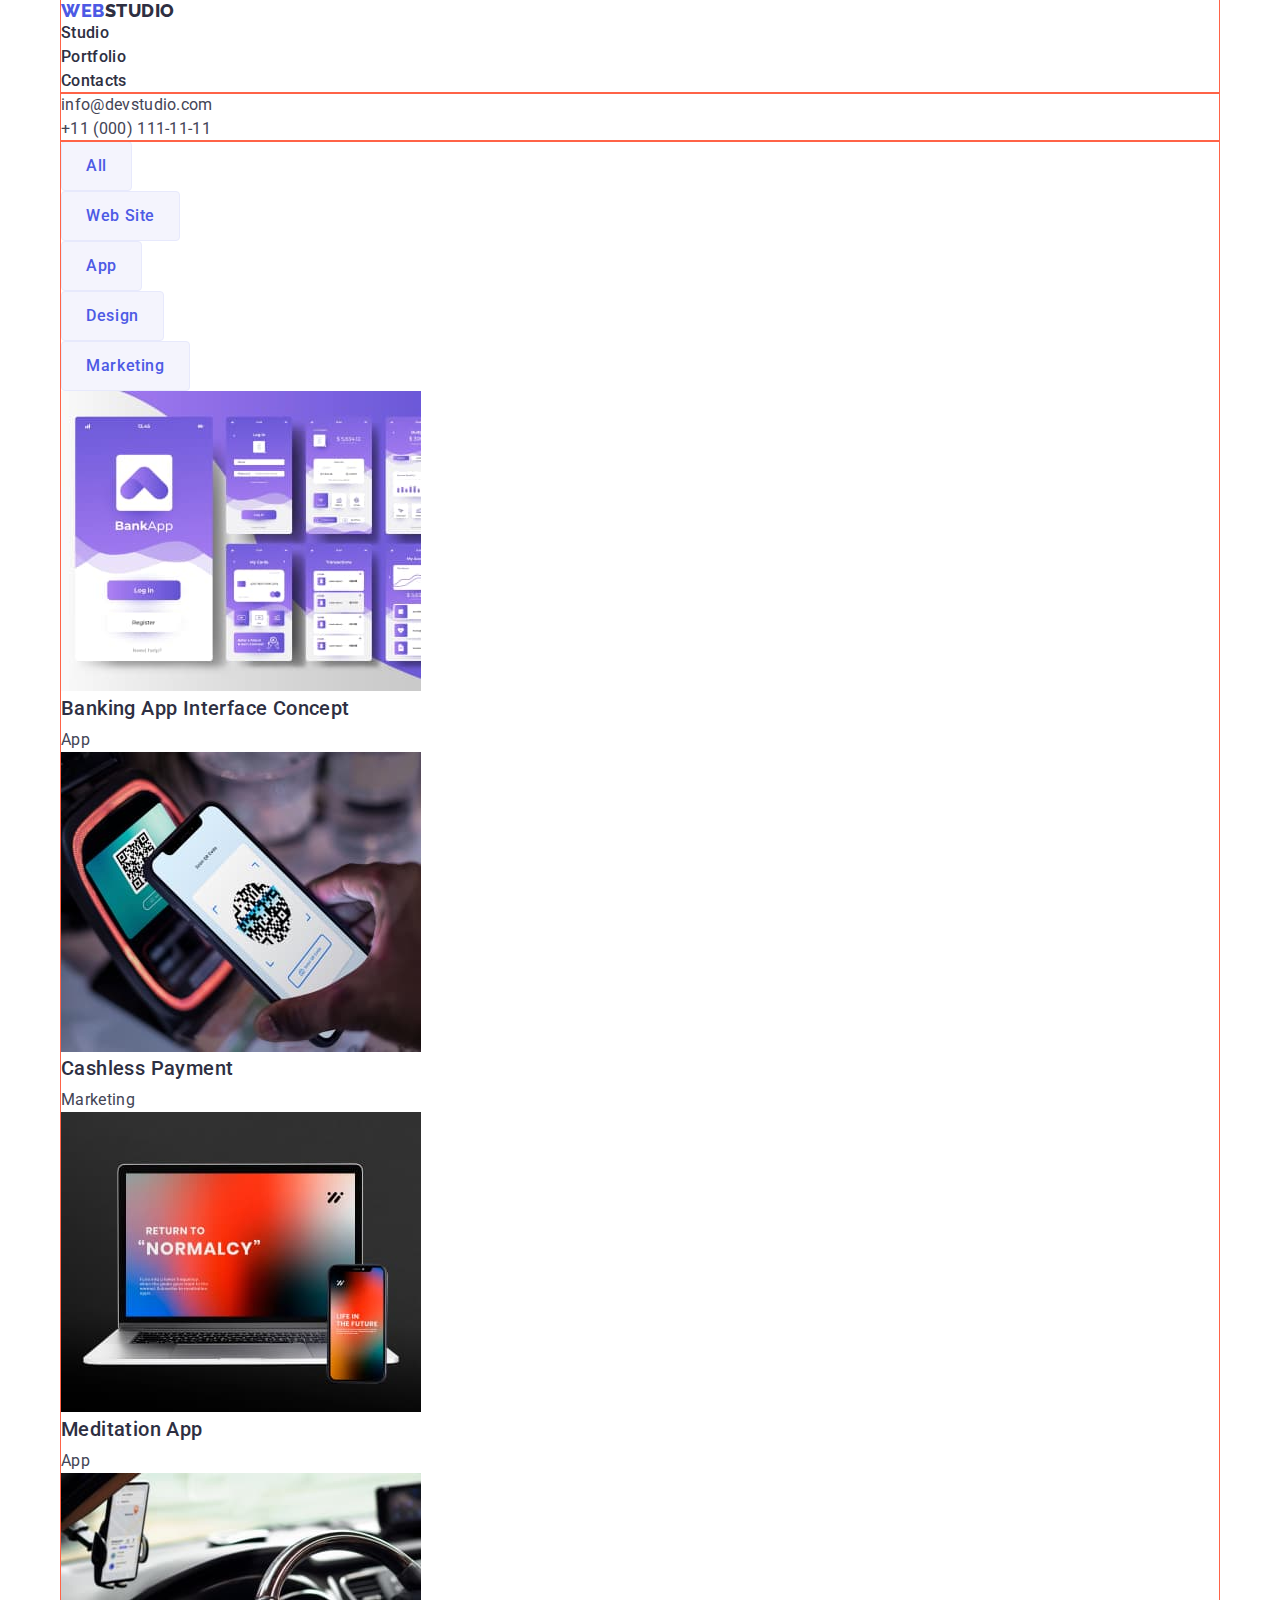
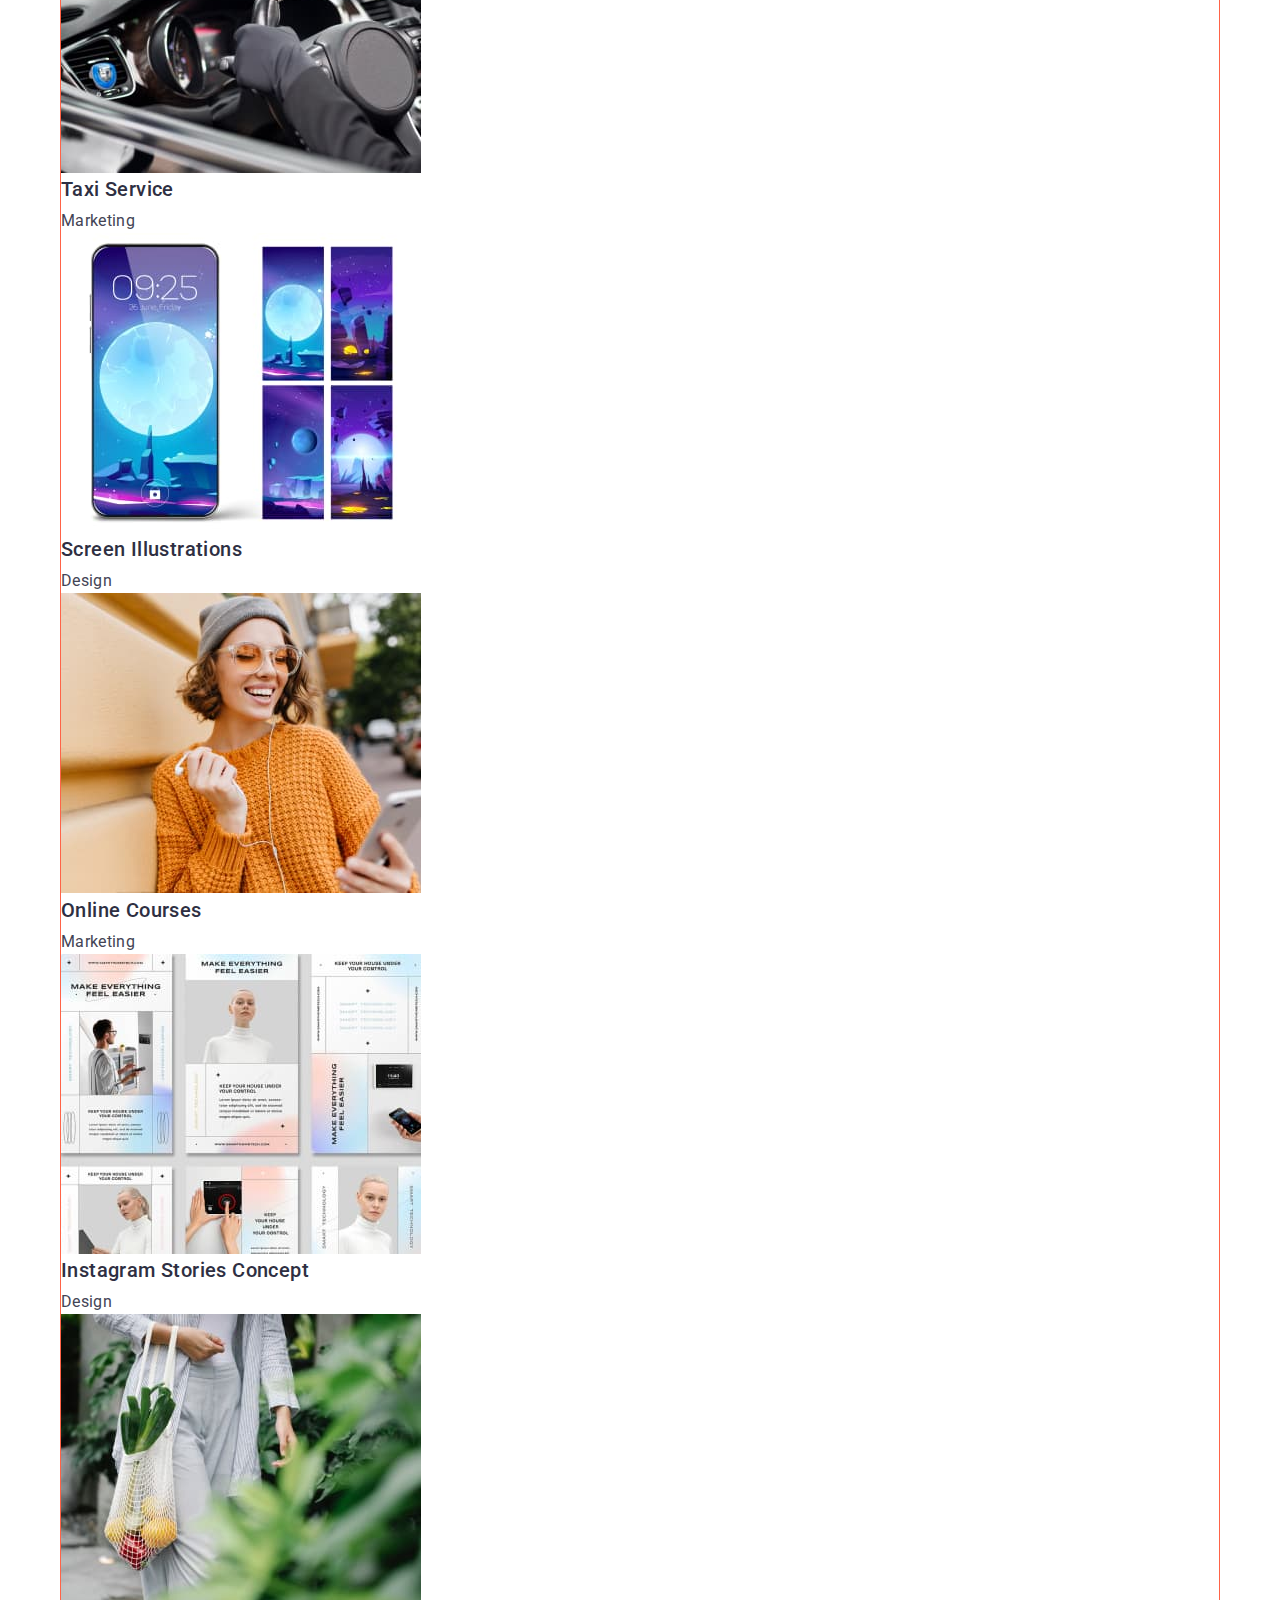
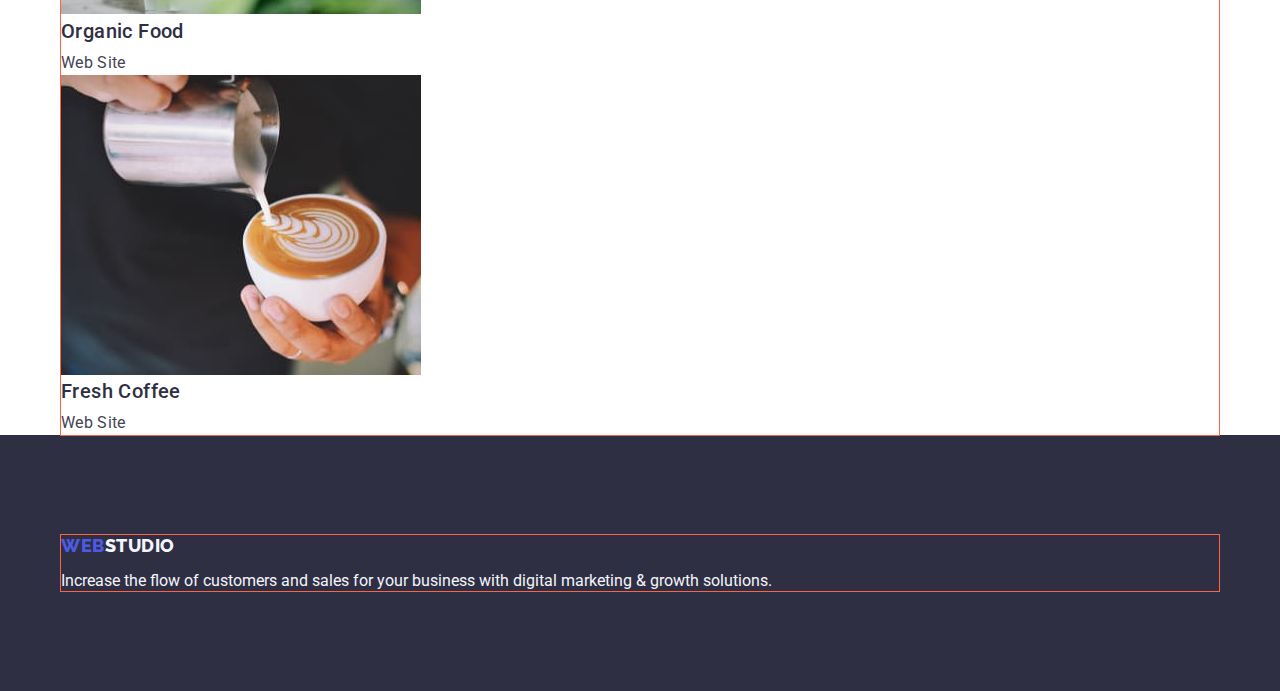
==== portfolio.html @ 1c01a609 "write-block-style" ====
<!DOCTYPE html>
<html lang="en">
  <head>
    <meta charset="UTF-8" />
    <meta http-equiv="X-UA-Compatible" content="IE=edge" />
    <meta name="viewport" content="width=device-width, initial-scale=1.0" />
    <title>Portfolio</title>
    <link rel="preconnect" href="https://fonts.googleapis.com" />
    <link rel="preconnect" href="https://fonts.gstatic.com" crossorigin />
    <link
      href="https://fonts.googleapis.com/css2?family=Raleway:wght@800&family=Roboto:wght@400;500;700;900&display=swap"
      rel="stylesheet"
    />
    <link
      rel="stylesheet"
      href="https://cdnjs.cloudflare.com/ajax/libs/modern-normalize/1.1.0/modern-normalize.min.css"
    />
    <link rel="stylesheet" href="./css/styles.css" />
  </head>
  <body>
    <!-- Хедер -->
    <header>
      <div class="container">
        <nav class="nav">
          <a href="./index.html" class="web-logo link"
            >Web<span class="studio-logo">Studio</span></a
          >
          <ul class="list">
            <li>
              <a href="./index.html" class="nav-link link">Studio</a>
            </li>
            <li>
              <a href="./portfolio.html" class="nav-link link">Portfolio</a>
            </li>
            <li>
              <a href="" class="nav-link link">Contacts</a>
            </li>
          </ul>
        </nav>
      </div>
      <div class="container">
        <address class="contacts">
          <ul class="list">
            <li>
              <a href="mailto:info@devstudio.com" class="contact link"
                >info@devstudio.com</a
              >
            </li>
            <li>
              <a href="tel:+110001111111" class="contact link"
                >+11 (000) 111-11-11</a
              >
            </li>
          </ul>
        </address>
      </div>
    </header>
    <!-- Основний текст сторінки -->
    <main>
      <!--PORTFOLIO-->
      <div class="container">
        <section>
          <h1 hidden>Portfolio</h1>
          <ul class="list">
            <li><button type="button" class="button-portfolio">All</button></li>
            <li>
              <button type="button" class="button-portfolio">Web Site</button>
            </li>
            <li><button type="button" class="button-portfolio">App</button></li>
            <li>
              <button type="button" class="button-portfolio">Design</button>
            </li>
            <li>
              <button type="button" class="button-portfolio">Marketing</button>
            </li>
          </ul>
          <ul class="list">
            <li>
              <a href="" class="link">
                <img
                  src="./images/portfolio/bank-application.jpg"
                  alt="bank-application"
                  width="360"
                  height="300"
                />
                <h2 class="title-features">Banking App Interface Concept</h2>
                <p class="text">App</p></a
              >
            </li>
            <li>
              <a href="" class="link">
                <img
                  src="./images/portfolio/scaner-phone.jpg"
                  alt="scaner-phone"
                  width="360"
                  height="300"
                />
                <h2 class="title-features">Cashless Payment</h2>
                <p class="text">Marketing</p></a
              >
            </li>
            <li>
              <a href="" class="link">
                <img
                  src="./images/portfolio/macbook-and-phone.jpg"
                  alt="macbook-and-phone"
                  width="360"
                  height="300"
                />
                <h2 class="title-features">Meditation App</h2>
                <p class="text">App</p></a
              >
            </li>
            <li>
              <a href="" class="link">
                <img
                  src="./images/portfolio/inside-car.jpg"
                  alt="inside-car"
                  width="360"
                  height="300"
                />
                <h2 class="title-features">Taxi Service</h2>
                <p class="text">Marketing</p></a
              >
            </li>
            <li>
              <a href="" class="link">
                <img
                  src="./images/portfolio/phones-wallpaper.jpg"
                  alt="phones-wallpaper"
                  width="360"
                  height="300"
                />
                <h2 class="title-features">Screen Illustrations</h2>
                <p class="text">Design</p></a
              >
            </li>
            <li>
              <a href="" class="link">
                <img
                  src="./images/portfolio/girl-is-smile.jpg"
                  alt="girl-is-smile"
                  width="360"
                  height="300"
                />
                <h2 class="title-features">Online Courses</h2>
                <p class="text">Marketing</p></a
              >
            </li>
            <li>
              <a href="" class="link">
                <img
                  src="./images/portfolio/colage.jpg"
                  alt="colage"
                  width="360"
                  height="300"
                />
                <h2 class="title-features">Instagram Stories Concept</h2>
                <p class="text">Design</p></a
              >
            </li>
            <li>
              <a href="" class="link">
                <img
                  src="./images/portfolio/woman-witth-food.jpg"
                  alt="woman-witth-food"
                  width="360"
                  height="300"
                />
                <h2 class="title-features">Organic Food</h2>
                <p class="text">Web Site</p></a
              >
            </li>
            <li>
              <a href="" class="link">
                <img
                  src="./images/portfolio/cappuchino.jpg"
                  alt="cappuchino"
                  width="360"
                  height="300"
                />
                <h2 class="title-features">Fresh Coffee</h2>
                <p class="text">Web Site</p></a
              >
            </li>
          </ul>
        </section>
      </div>
    </main>
    <!-- Футер -->
    <footer class="footer-element">
      <div class="container">
        <a href="./index.html" class="web-logo link"
          >Web<span class="studio-logo footer-logo">Studio</span></a
        >
        <p class="text-footer">
          Increase the flow of customers and sales for your business with
          digital marketing & growth solutions.
        </p>
      </div>
    </footer>
  </body>
</html>
---- css/styles.css ----
:root {
  --primary-bg-color: #ffffff;

  --main-text-color: #434455;

  --dark-accent: #2e2f42;

  --light-accent: #f4f4fd;

  --accent-color: #4d5ae5;

  --hover-focus-color: #404bbf;

  --button-border: #e7e9fc;
}

/* ==========BODY========== */

body {
  font-family: 'Roboto', sans-serif;
  background-color: var(--primary-bg-color);
  color: var(--main-text-color);
}

.container {
  margin-left: auto;
  margin-right: auto;
  width: 1158px;
  outline: 1px solid tomato;
}
/* Specification */

.list {
  list-style-type: none;
  font-style: normal;
  padding: 0;
  margin: 0;
}
h1,
h2,
h3,
p,
ul {
  margin-top: 0;
  margin-bottom: 0;
}

.link {
  text-decoration: none;
}

/* ----------HEADER---------- */

/*  LOGO  */

.web-logo {
  color: var(--accent-color);
  font-family: 'Raleway', sans-serif;
  font-weight: 800;
  font-size: 18px;
  line-height: 1.17;
  letter-spacing: 0.03em;
  text-transform: uppercase;
}
.studio-logo {
  color: var(--dark-accent);
  font-family: 'Raleway', sans-serif;
  font-weight: 800;
  font-size: 18px;
  line-height: 1.17;
  letter-spacing: 0.03em;
  text-transform: uppercase;
}

/* NAVIGATION */

.nav-link {
  color: var(--dark-accent);
  font-family: 'Roboto', sans-serif;
  font-weight: 500;
  font-size: 16px;
  line-height: 1.5;
  letter-spacing: 0.02em;
}
.nav-link:hover,
.nav-link:focus {
  color: var(--hover-focus-color);
}

/* ADDRESS */

address {
  font-style: normal;
}
.contact {
  color: var(--main-text-color);
  font-weight: 400;
  font-size: 16px;
  line-height: 1.5;
  letter-spacing: 0.02em;
}
.contact:hover,
.contact:focus {
  color: var(--hover-focus-color);
}

/* ----------MAIN PAGE---------- */

/* SECTION 1 - HERO */

.hero {
  background-color: var(--dark-accent);
  text-align: center;
}
.hero-title {
  margin-bottom: 48px;
  color: var(--primary-bg-color);
  font-weight: 700;
  font-size: 56px;
  line-height: 1.07;
  letter-spacing: 0.02em;
}

/* BUTTON HERO */

.button-hero {
  display: inline-block;
  color: var(--primary-bg-color);
  background-color: var(--accent-color);
  font-family: 'Roboto', sans-serif;
  font-weight: 500;
  font-size: 16px;
  line-height: 1.5;
  letter-spacing: 0.04em;
  border: 0;
  border-radius: 4px;
  padding: 16px 32px;
  text-align: center;
}
.button-hero:hover,
.button-hero:focus {
  background-color: var(--hover-focus-color);
  cursor: pointer;
}

/* SECTION 2 - FEATURES */
.features {
  margin-top: 120px;
  margin-bottom: 120px;
}
.title-features {
  margin-bottom: 8px;
  color: var(--dark-accent);
  font-weight: 500;
  font-size: 20px;
  line-height: 1.2;
  letter-spacing: 0.02em;
}
.text {
  color: var(--main-text-color);
  font-weight: 400;
  font-size: 16px;
  line-height: 1.5;
  letter-spacing: 0.02em;
}

/* SECTION 3 */

.galery {
  margin-bottom: 120px;
}
.title {
  margin-bottom: 72px;
  color: var(--dark-accent);
  font-weight: 700;
  font-size: 36px;
  line-height: 1.11;
  text-align: center;
  letter-spacing: 0.02em;
  text-transform: capitalize;
}

/* SECTION 4 */

.cards {
  background-color: var(--light-accent);
  padding-top: 120px;
  padding-bottom: 120px;
}
.card {
  background-color: var(--primary-bg-color);
}

/* ==========FOOTER========== */

.footer-element {
  background-color: var(--dark-accent);
  color: var(--light-accent);
  padding-top: 100px;
  padding-bottom: 100px;
}
.footer-logo {
  color: var(--light-accent);
  text-transform: uppercase;
}
.text-footer {
  margin-top: 16px;
}

/* ==========PORTFOLIO========== */

.button-portfolio {
  display: inline-block;
  color: var(--accent-color);
  background-color: var(--light-accent);
  font-family: 'Roboto', sans-serif;
  font-weight: 500;
  font-size: 16px;
  line-height: 1.5;
  letter-spacing: 0.04em;
  border: 1px solid var(--button-border);
  border-radius: 4px;
  padding: 12px 24px;
}
.button-portfolio:hover,
.button-portfolio:focus {
  color: var(--primary-bg-color);
  background-color: var(--hover-focus-color);
  cursor: pointer;
}
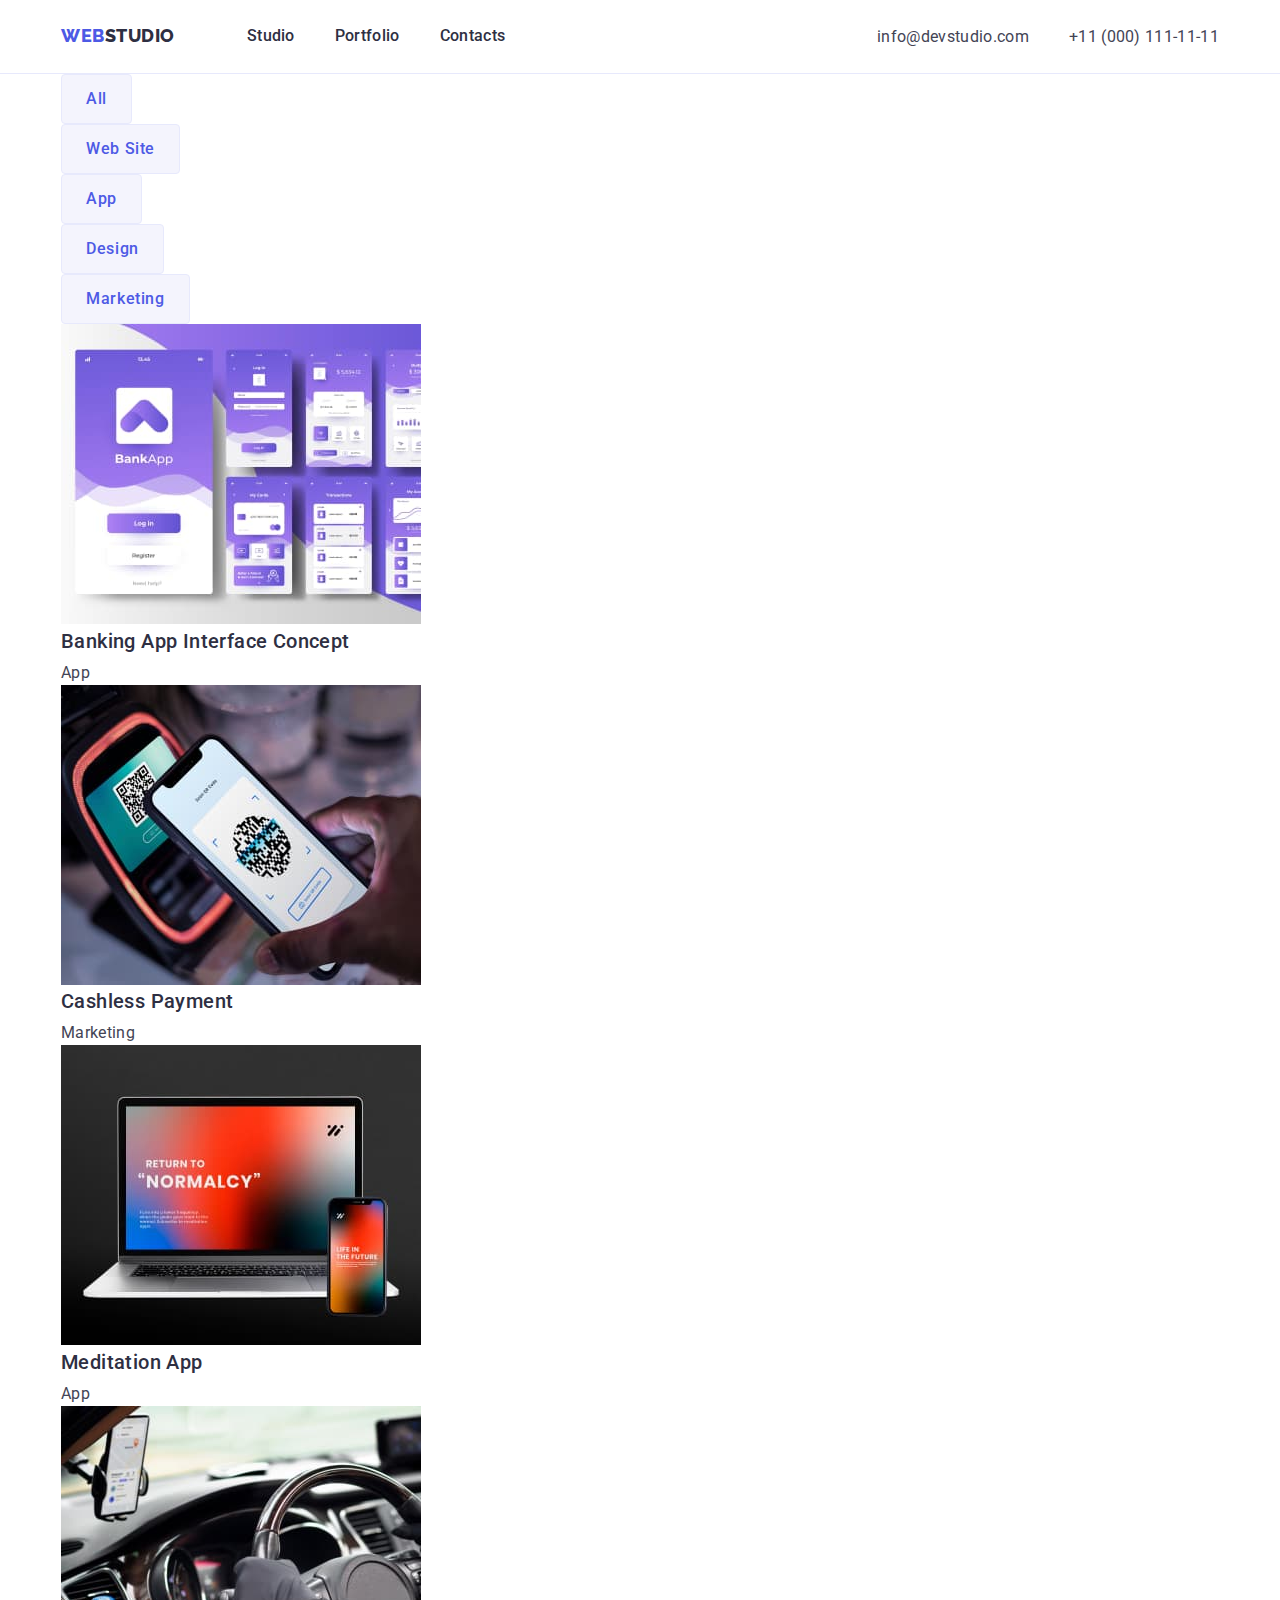
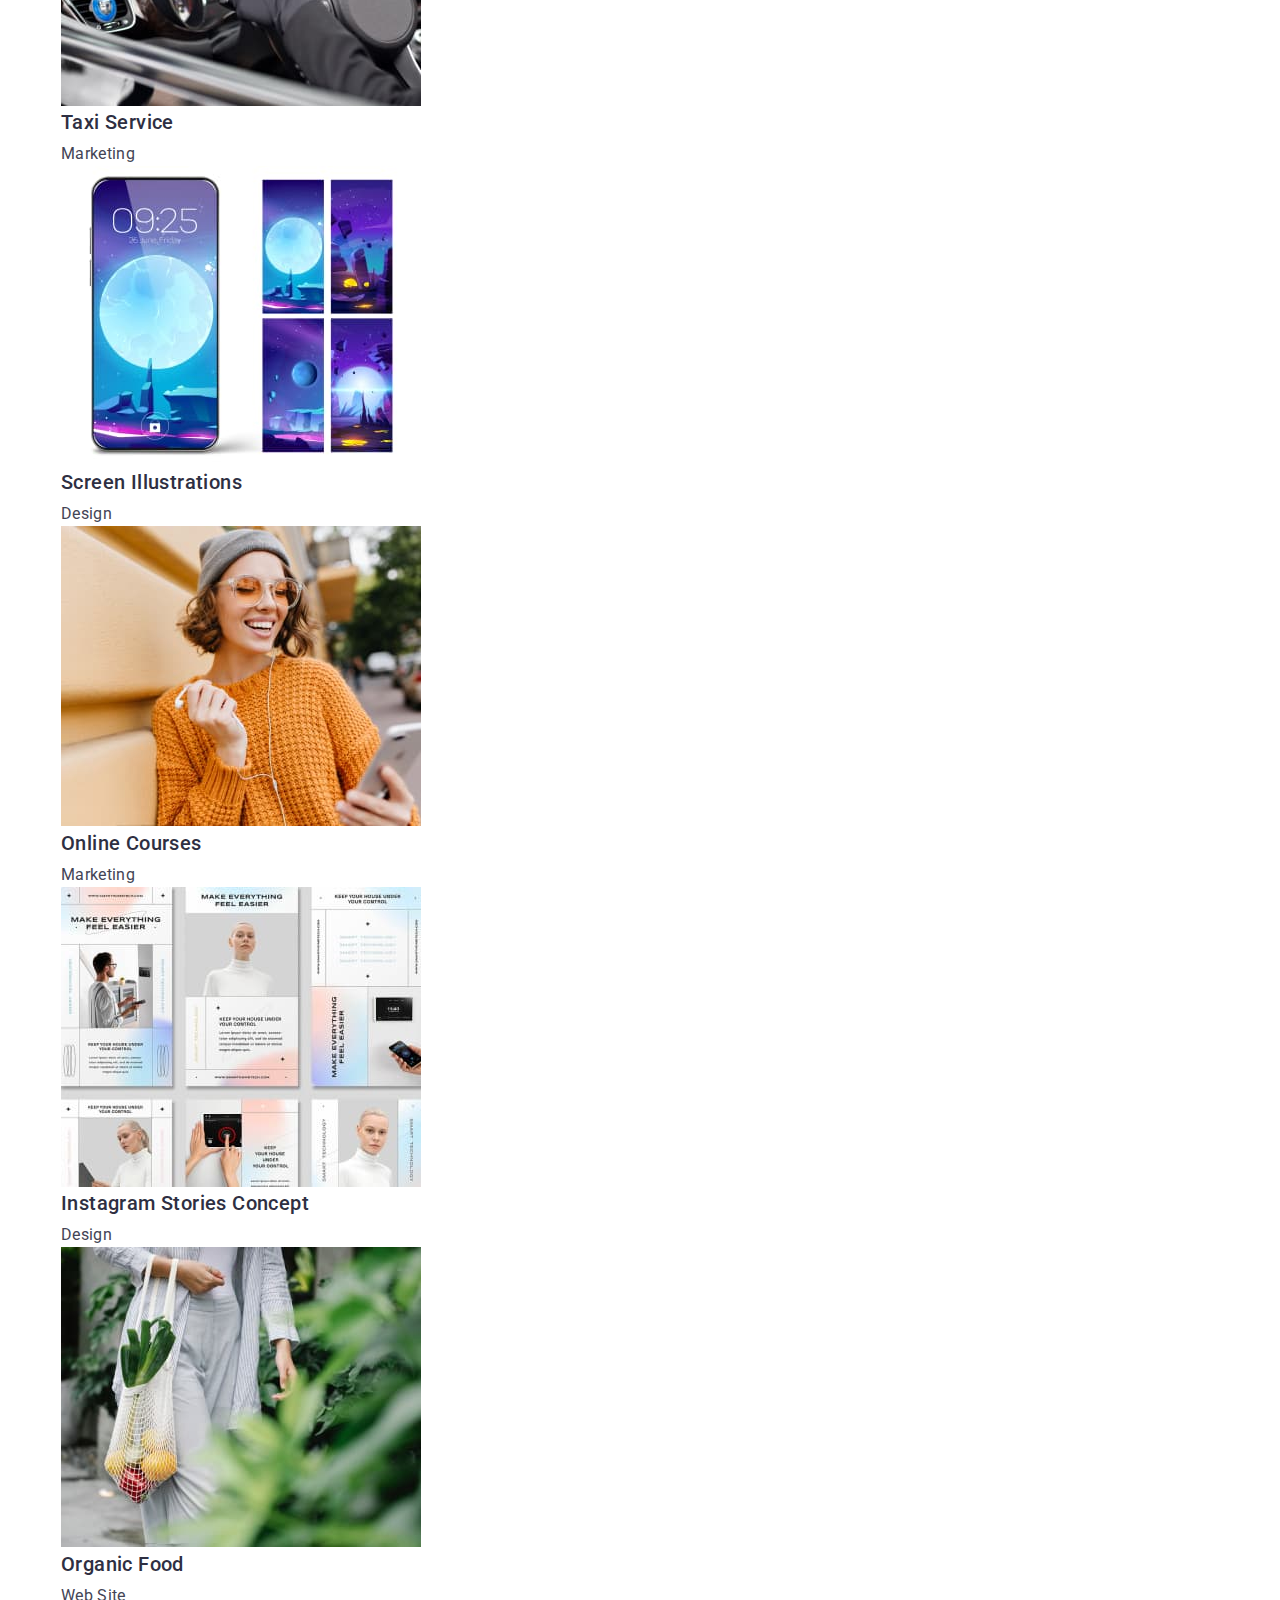
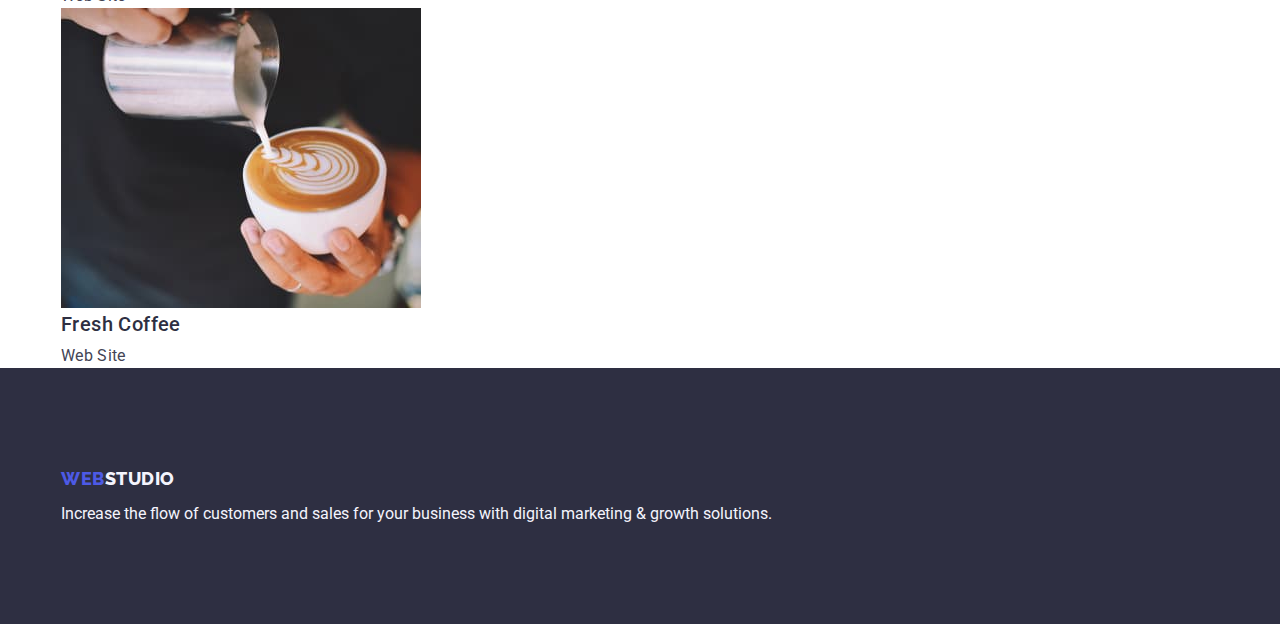
==== commit 229510b2: "flex-header" ====
--- a/portfolio.html
+++ b/portfolio.html
@@ -19,34 +19,32 @@
   </head>
   <body>
     <!-- Хедер -->
-    <header>
-      <div class="container">
+    <header class="header">
+      <div class="container header-container">
         <nav class="nav">
           <a href="./index.html" class="web-logo link"
             >Web<span class="studio-logo">Studio</span></a
           >
-          <ul class="list">
-            <li>
+          <ul class="list nav-list">
+            <li class="item">
               <a href="./index.html" class="nav-link link">Studio</a>
             </li>
-            <li>
+            <li class="item">
               <a href="./portfolio.html" class="nav-link link">Portfolio</a>
             </li>
-            <li>
+            <li class="item">
               <a href="" class="nav-link link">Contacts</a>
             </li>
           </ul>
         </nav>
-      </div>
-      <div class="container">
         <address class="contacts">
-          <ul class="list">
-            <li>
+          <ul class="list contact-list">
+            <li class="item">
               <a href="mailto:info@devstudio.com" class="contact link"
                 >info@devstudio.com</a
               >
             </li>
-            <li>
+            <li class="item">
               <a href="tel:+110001111111" class="contact link"
                 >+11 (000) 111-11-11</a
               >
--- a/css/styles.css
+++ b/css/styles.css
@@ -21,12 +21,15 @@
   background-color: var(--primary-bg-color);
   color: var(--main-text-color);
 }
-
+/* CONTAINER */
 .container {
   margin-left: auto;
   margin-right: auto;
   width: 1158px;
-  outline: 1px solid tomato;
+  /* outline: 1px solid tomato; */
+}
+.nav-container {
+  border-bottom: 1px solid var(--button-border);
 }
 /* Specification */
 
@@ -39,6 +42,9 @@
 h1,
 h2,
 h3,
+h4,
+h5,
+h6,
 p,
 ul {
   margin-top: 0;
@@ -51,9 +57,24 @@
 
 /* ----------HEADER---------- */
 
+.header {
+  border-bottom: 1px solid var(--button-border);
+}
+.header-container {
+  display: flex;
+  align-items: baseline;
+  justify-content: space-between;
+}
+
+.nav {
+  display: flex;
+  justify-content: space-between;
+  align-items: center;
+}
 /*  LOGO  */
 
 .web-logo {
+  margin-right: 72px;
   color: var(--accent-color);
   font-family: 'Raleway', sans-serif;
   font-weight: 800;
@@ -75,24 +96,41 @@
 /* NAVIGATION */
 
 .nav-link {
-  color: var(--dark-accent);
-  font-family: 'Roboto', sans-serif;
-  font-weight: 500;
-  font-size: 16px;
-  line-height: 1.5;
-  letter-spacing: 0.02em;
+  display: block;
+  padding-top: 24px;
+  padding-bottom: 24px;
+
+  color: var(--dark-accent);
+  font-family: 'Roboto', sans-serif;
+  font-weight: 500;
+  font-size: 16px;
+  line-height: 1.5;
+  letter-spacing: 0.02em;
+
+  /* outline: 1px solid orangered; */
 }
 .nav-link:hover,
 .nav-link:focus {
   color: var(--hover-focus-color);
 }
 
+.nav-list {
+  display: flex;
+}
+.nav-list .item + .item {
+  margin-left: 40px;
+}
+
 /* ADDRESS */
 
 address {
   font-style: normal;
 }
 .contact {
+  display: block;
+  padding-top: 24px;
+  padding-bottom: 24px;
+
   color: var(--main-text-color);
   font-weight: 400;
   font-size: 16px;
@@ -102,6 +140,13 @@
 .contact:hover,
 .contact:focus {
   color: var(--hover-focus-color);
+}
+
+.contact-list {
+  display: flex;
+}
+.contact-list .item + .item {
+  margin-left: 40px;
 }
 
 /* ----------MAIN PAGE---------- */
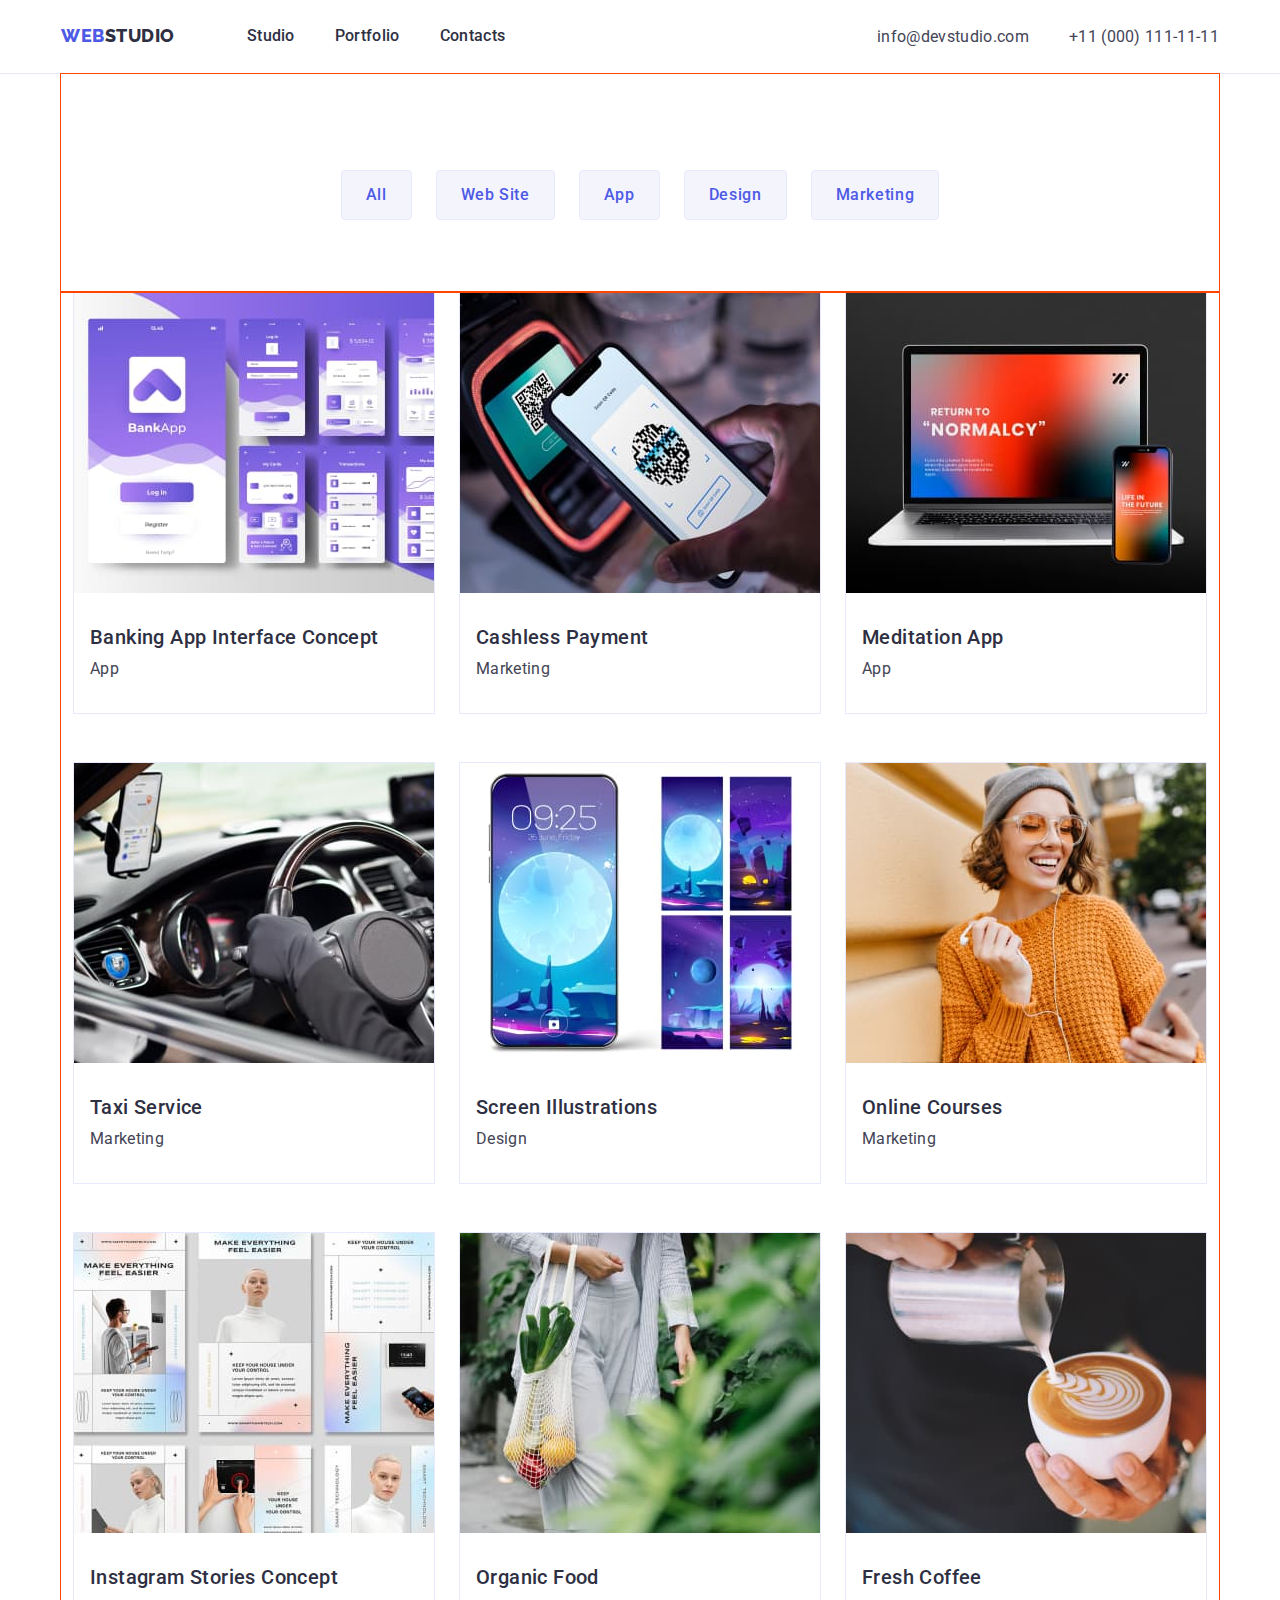
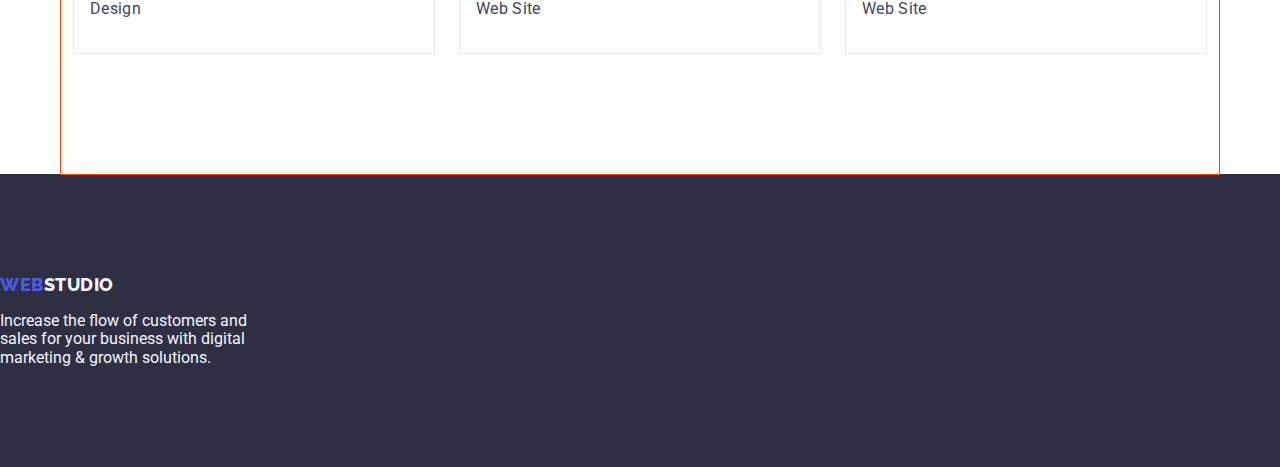
==== commit 8ebc498c: "flex-portfolio" ====
--- a/portfolio.html
+++ b/portfolio.html
@@ -53,27 +53,40 @@
         </address>
       </div>
     </header>
+
     <!-- Основний текст сторінки -->
+
     <main>
       <!--PORTFOLIO-->
+
       <div class="container">
+        <!-- PORTFOLIO BUTTONS -->
+
         <section>
           <h1 hidden>Portfolio</h1>
-          <ul class="list">
-            <li><button type="button" class="button-portfolio">All</button></li>
-            <li>
+          <ul class="list button-list">
+            <li class="button-item">
+              <button type="button" class="button-portfolio">All</button>
+            </li>
+            <li class="button-item">
               <button type="button" class="button-portfolio">Web Site</button>
             </li>
-            <li><button type="button" class="button-portfolio">App</button></li>
-            <li>
+            <li class="button-item">
+              <button type="button" class="button-portfolio">App</button>
+            </li>
+            <li class="button-item">
               <button type="button" class="button-portfolio">Design</button>
             </li>
-            <li>
+            <li class="button-item">
               <button type="button" class="button-portfolio">Marketing</button>
             </li>
           </ul>
-          <ul class="list">
-            <li>
+        </section>
+
+        <!-- PORTFOLIO ELEMENTS -->
+        <section>
+          <ul class="list portfolio-list">
+            <li class="portfolio-item">
               <a href="" class="link">
                 <img
                   src="./images/portfolio/bank-application.jpg"
@@ -81,11 +94,13 @@
                   width="360"
                   height="300"
                 />
-                <h2 class="title-features">Banking App Interface Concept</h2>
-                <p class="text">App</p></a
-              >
-            </li>
-            <li>
+                <div class="portfolio-descruption">
+                  <h2 class="title-features">Banking App Interface Concept</h2>
+                  <p class="text">App</p>
+                </div>
+              </a>
+            </li>
+            <li class="portfolio-item">
               <a href="" class="link">
                 <img
                   src="./images/portfolio/scaner-phone.jpg"
@@ -93,11 +108,13 @@
                   width="360"
                   height="300"
                 />
-                <h2 class="title-features">Cashless Payment</h2>
-                <p class="text">Marketing</p></a
-              >
-            </li>
-            <li>
+                <div class="portfolio-descruption">
+                  <h2 class="title-features">Cashless Payment</h2>
+                  <p class="text">Marketing</p>
+                </div>
+              </a>
+            </li>
+            <li class="portfolio-item">
               <a href="" class="link">
                 <img
                   src="./images/portfolio/macbook-and-phone.jpg"
@@ -105,11 +122,13 @@
                   width="360"
                   height="300"
                 />
-                <h2 class="title-features">Meditation App</h2>
-                <p class="text">App</p></a
-              >
-            </li>
-            <li>
+                <div class="portfolio-descruption">
+                  <h2 class="title-features">Meditation App</h2>
+                  <p class="text">App</p>
+                </div>
+              </a>
+            </li>
+            <li class="portfolio-item">
               <a href="" class="link">
                 <img
                   src="./images/portfolio/inside-car.jpg"
@@ -117,11 +136,13 @@
                   width="360"
                   height="300"
                 />
-                <h2 class="title-features">Taxi Service</h2>
-                <p class="text">Marketing</p></a
-              >
-            </li>
-            <li>
+                <div class="portfolio-descruption">
+                  <h2 class="title-features">Taxi Service</h2>
+                  <p class="text">Marketing</p>
+                </div>
+              </a>
+            </li>
+            <li class="portfolio-item">
               <a href="" class="link">
                 <img
                   src="./images/portfolio/phones-wallpaper.jpg"
@@ -129,11 +150,13 @@
                   width="360"
                   height="300"
                 />
-                <h2 class="title-features">Screen Illustrations</h2>
-                <p class="text">Design</p></a
-              >
-            </li>
-            <li>
+                <div class="portfolio-descruption">
+                  <h2 class="title-features">Screen Illustrations</h2>
+                  <p class="text">Design</p>
+                </div>
+              </a>
+            </li>
+            <li class="portfolio-item">
               <a href="" class="link">
                 <img
                   src="./images/portfolio/girl-is-smile.jpg"
@@ -141,11 +164,13 @@
                   width="360"
                   height="300"
                 />
-                <h2 class="title-features">Online Courses</h2>
-                <p class="text">Marketing</p></a
-              >
-            </li>
-            <li>
+                <div class="portfolio-descruption">
+                  <h2 class="title-features">Online Courses</h2>
+                  <p class="text">Marketing</p>
+                </div>
+              </a>
+            </li>
+            <li class="portfolio-item">
               <a href="" class="link">
                 <img
                   src="./images/portfolio/colage.jpg"
@@ -153,11 +178,13 @@
                   width="360"
                   height="300"
                 />
-                <h2 class="title-features">Instagram Stories Concept</h2>
-                <p class="text">Design</p></a
-              >
-            </li>
-            <li>
+                <div class="portfolio-descruption">
+                  <h2 class="title-features">Instagram Stories Concept</h2>
+                  <p class="text">Design</p>
+                </div>
+              </a>
+            </li>
+            <li class="portfolio-item">
               <a href="" class="link">
                 <img
                   src="./images/portfolio/woman-witth-food.jpg"
@@ -165,11 +192,13 @@
                   width="360"
                   height="300"
                 />
-                <h2 class="title-features">Organic Food</h2>
-                <p class="text">Web Site</p></a
-              >
-            </li>
-            <li>
+                <div class="portfolio-descruption">
+                  <h2 class="title-features">Organic Food</h2>
+                  <p class="text">Web Site</p>
+                </div>
+              </a>
+            </li>
+            <li class="portfolio-item">
               <a href="" class="link">
                 <img
                   src="./images/portfolio/cappuchino.jpg"
@@ -177,17 +206,21 @@
                   width="360"
                   height="300"
                 />
-                <h2 class="title-features">Fresh Coffee</h2>
-                <p class="text">Web Site</p></a
-              >
+                <div class="portfolio-descruption">
+                  <h2 class="title-features">Fresh Coffee</h2>
+                  <p class="text">Web Site</p>
+                </div>
+              </a>
             </li>
           </ul>
         </section>
       </div>
     </main>
+
     <!-- Футер -->
+
     <footer class="footer-element">
-      <div class="container">
+      <div class="container footer-block">
         <a href="./index.html" class="web-logo link"
           >Web<span class="studio-logo footer-logo">Studio</span></a
         >
--- a/css/styles.css
+++ b/css/styles.css
@@ -12,6 +12,10 @@
   --hover-focus-color: #404bbf;
 
   --button-border: #e7e9fc;
+}
+
+section {
+  outline: 1px solid orangered;
 }
 
 /* ==========BODY========== */
@@ -39,6 +43,7 @@
   padding: 0;
   margin: 0;
 }
+
 h1,
 h2,
 h3,
@@ -55,6 +60,10 @@
   text-decoration: none;
 }
 
+img {
+  display: block;
+}
+
 /* ----------HEADER---------- */
 
 .header {
@@ -190,8 +199,12 @@
 
 /* SECTION 2 - FEATURES */
 .features {
-  margin-top: 120px;
-  margin-bottom: 120px;
+  padding-top: 120px;
+  padding-bottom: 120px;
+}
+.features-list {
+  display: flex;
+  gap: 24px;
 }
 .title-features {
   margin-bottom: 8px;
@@ -209,10 +222,14 @@
   letter-spacing: 0.02em;
 }
 
-/* SECTION 3 */
+/* SECTION 3 WHAT WE ARE DOING */
 
 .galery {
-  margin-bottom: 120px;
+  padding-bottom: 120px;
+}
+.galery-list {
+  display: flex;
+  gap: 24px;
 }
 .title {
   margin-bottom: 72px;
@@ -233,7 +250,24 @@
   padding-bottom: 120px;
 }
 .card {
+  display: block;
   background-color: var(--primary-bg-color);
+  box-shadow: 0px 1px 6px rgba(46, 47, 66, 0.08),
+    0px 1px 1px rgba(46, 47, 66, 0.16), 0px 2px 1px rgba(46, 47, 66, 0.08);
+  border-radius: 0px 0px 4px 4px;
+}
+.descruption-card {
+  display: flex;
+  display: block;
+  text-align: center;
+  padding: 32px 16px;
+}
+.card-list {
+  display: flex;
+  gap: 24px;
+}
+.card {
+  width: calc((100%-72px) / 4);
 }
 
 /* ==========FOOTER========== */
@@ -250,6 +284,10 @@
 }
 .text-footer {
   margin-top: 16px;
+}
+.footer-block {
+  max-width: 264px;
+  margin-left: 0;
 }
 
 /* ==========PORTFOLIO========== */
@@ -273,3 +311,30 @@
   background-color: var(--hover-focus-color);
   cursor: pointer;
 }
+
+.button-list {
+  display: flex;
+  gap: 24px;
+  padding-top: 96px;
+  padding-bottom: 72px;
+  justify-content: center;
+}
+
+.portfolio-list {
+  display: flex;
+  flex-wrap: wrap;
+  row-gap: 48px;
+  column-gap: 24px;
+  padding-bottom: 120px;
+  justify-content: center;
+}
+.portfolio-item {
+  border: 1px solid var(--button-border);
+  /* flex-basis: calc((100%-48) / 3); */
+}
+.portfolio-descruption {
+  padding-top: 32px;
+  padding-right: 16px;
+  padding-bottom: 32px;
+  padding-left: 16px;
+}
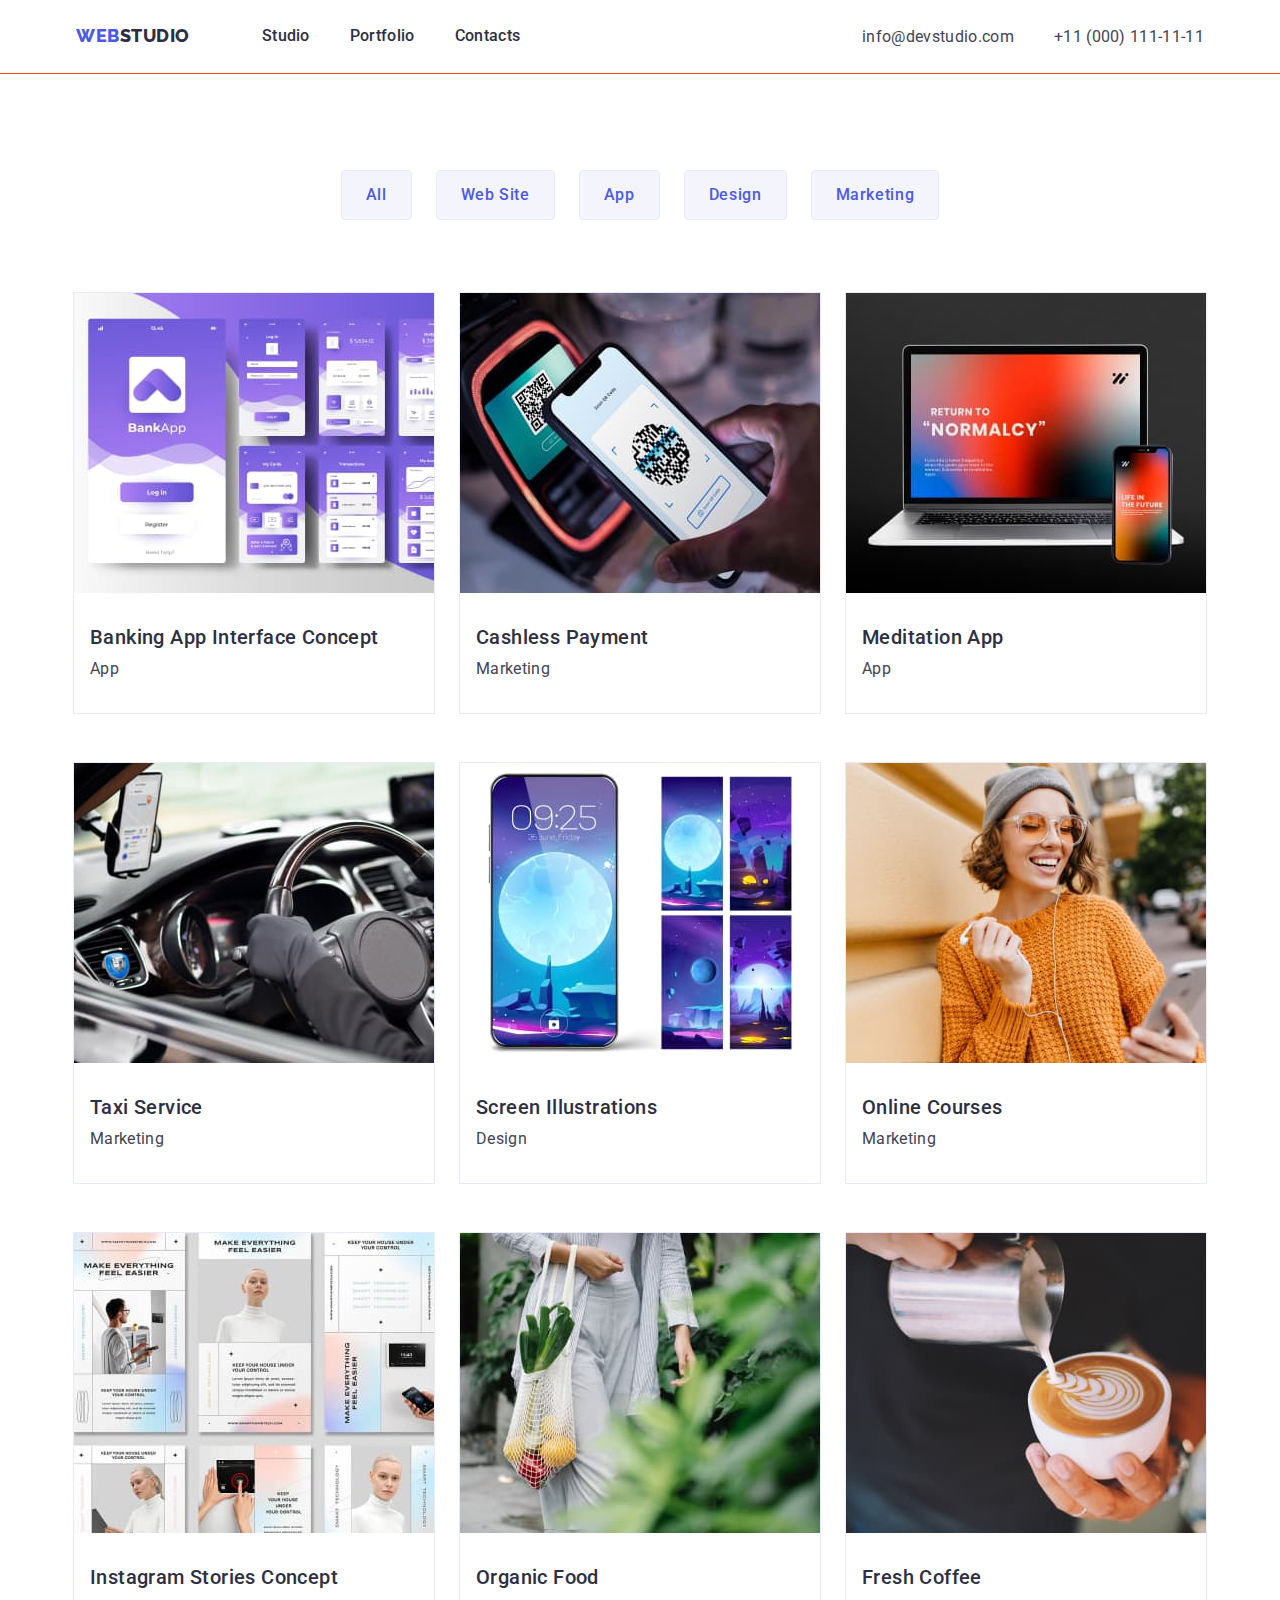
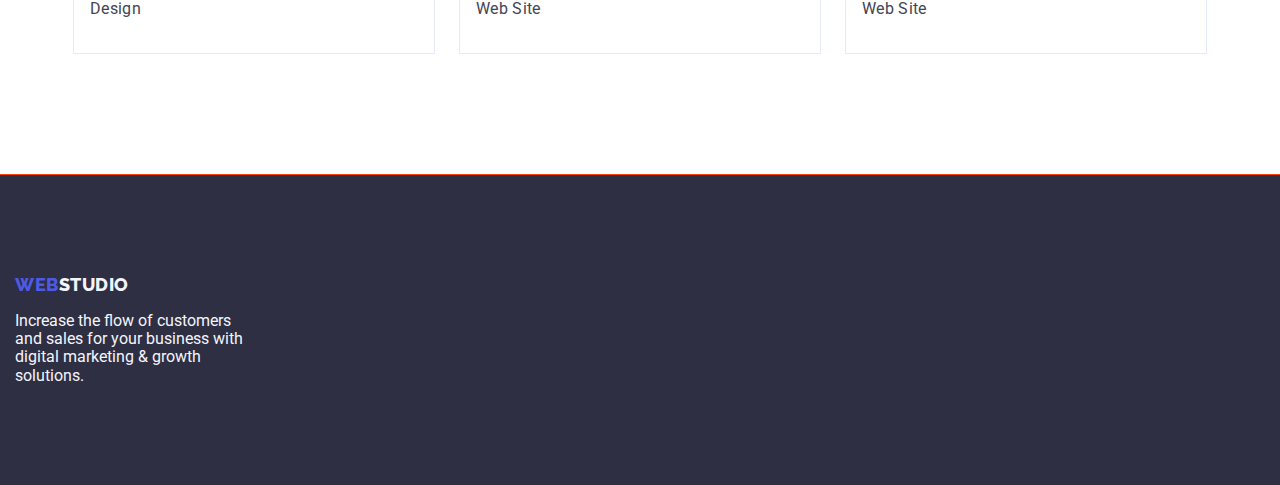
==== commit 3f3893d1: "fix-main-page" ====
--- a/portfolio.html
+++ b/portfolio.html
@@ -57,13 +57,12 @@
     <!-- Основний текст сторінки -->
 
     <main>
-      <!--PORTFOLIO-->
-
-      <div class="container">
+      <!-- PORTFOLIO -->
+      <section>
+        <h1 hidden>Portfolio</h1>
+
         <!-- PORTFOLIO BUTTONS -->
-
-        <section>
-          <h1 hidden>Portfolio</h1>
+        <div class="container">
           <ul class="list button-list">
             <li class="button-item">
               <button type="button" class="button-portfolio">All</button>
@@ -81,10 +80,10 @@
               <button type="button" class="button-portfolio">Marketing</button>
             </li>
           </ul>
-        </section>
-
-        <!-- PORTFOLIO ELEMENTS -->
-        <section>
+        </div>
+
+        <!-- PORTFOLIO CARDS -->
+        <div class="conteiner">
           <ul class="list portfolio-list">
             <li class="portfolio-item">
               <a href="" class="link">
@@ -213,8 +212,8 @@
               </a>
             </li>
           </ul>
-        </section>
-      </div>
+        </div>
+      </section>
     </main>
 
     <!-- Футер -->
--- a/css/styles.css
+++ b/css/styles.css
@@ -30,6 +30,7 @@
   margin-left: auto;
   margin-right: auto;
   width: 1158px;
+  padding: 0 15px;
   /* outline: 1px solid tomato; */
 }
 .nav-container {
@@ -82,8 +83,10 @@
 }
 /*  LOGO  */
 
+.nav > .link {
+  margin-right: 72px;
+}
 .web-logo {
-  margin-right: 72px;
   color: var(--accent-color);
   font-family: 'Raleway', sans-serif;
   font-weight: 800;
@@ -126,8 +129,11 @@
 .nav-list {
   display: flex;
 }
-.nav-list .item + .item {
-  margin-left: 40px;
+.nav-list > .item {
+  margin-right: 40px;
+}
+.nav-list > .item:last-child {
+  margin-right: 0;
 }
 
 /* ADDRESS */
@@ -154,8 +160,12 @@
 .contact-list {
   display: flex;
 }
-.contact-list .item + .item {
-  margin-left: 40px;
+.contact-list > .item {
+  margin-right: 40px;
+}
+
+.contact-list > .item:last-child {
+  margin-right: 0;
 }
 
 /* ----------MAIN PAGE---------- */
@@ -164,9 +174,10 @@
 
 .hero {
   background-color: var(--dark-accent);
-  text-align: center;
+  padding: 188px 0;
 }
 .hero-title {
+  max-width: 496px;
   margin-bottom: 48px;
   color: var(--primary-bg-color);
   font-weight: 700;
@@ -178,7 +189,7 @@
 /* BUTTON HERO */
 
 .button-hero {
-  display: inline-block;
+  display: block;
   color: var(--primary-bg-color);
   background-color: var(--accent-color);
   font-family: 'Roboto', sans-serif;
@@ -189,12 +200,12 @@
   border: 0;
   border-radius: 4px;
   padding: 16px 32px;
-  text-align: center;
+  min-width: 169px;
+  cursor: pointer;
 }
 .button-hero:hover,
 .button-hero:focus {
   background-color: var(--hover-focus-color);
-  cursor: pointer;
 }
 
 /* SECTION 2 - FEATURES */
@@ -205,6 +216,9 @@
 .features-list {
   display: flex;
   gap: 24px;
+}
+.features-item {
+  width: calc((100% - 3 * 24px) / 4);
 }
 .title-features {
   margin-bottom: 8px;
@@ -230,6 +244,9 @@
 .galery-list {
   display: flex;
   gap: 24px;
+}
+.galery-item {
+  width: calc(100% - 3 * 16px) / 3;
 }
 .title {
   margin-bottom: 72px;
@@ -282,12 +299,13 @@
   color: var(--light-accent);
   text-transform: uppercase;
 }
-.text-footer {
-  margin-top: 16px;
-}
 .footer-block {
   max-width: 264px;
   margin-left: 0;
+}
+.footer-block > .link {
+  display: inline-block;
+  margin-bottom: 16px;
 }
 
 /* ==========PORTFOLIO========== */
@@ -330,7 +348,7 @@
 }
 .portfolio-item {
   border: 1px solid var(--button-border);
-  /* flex-basis: calc((100%-48) / 3); */
+  flex-basis: calc((100%-48) / 3);
 }
 .portfolio-descruption {
   padding-top: 32px;
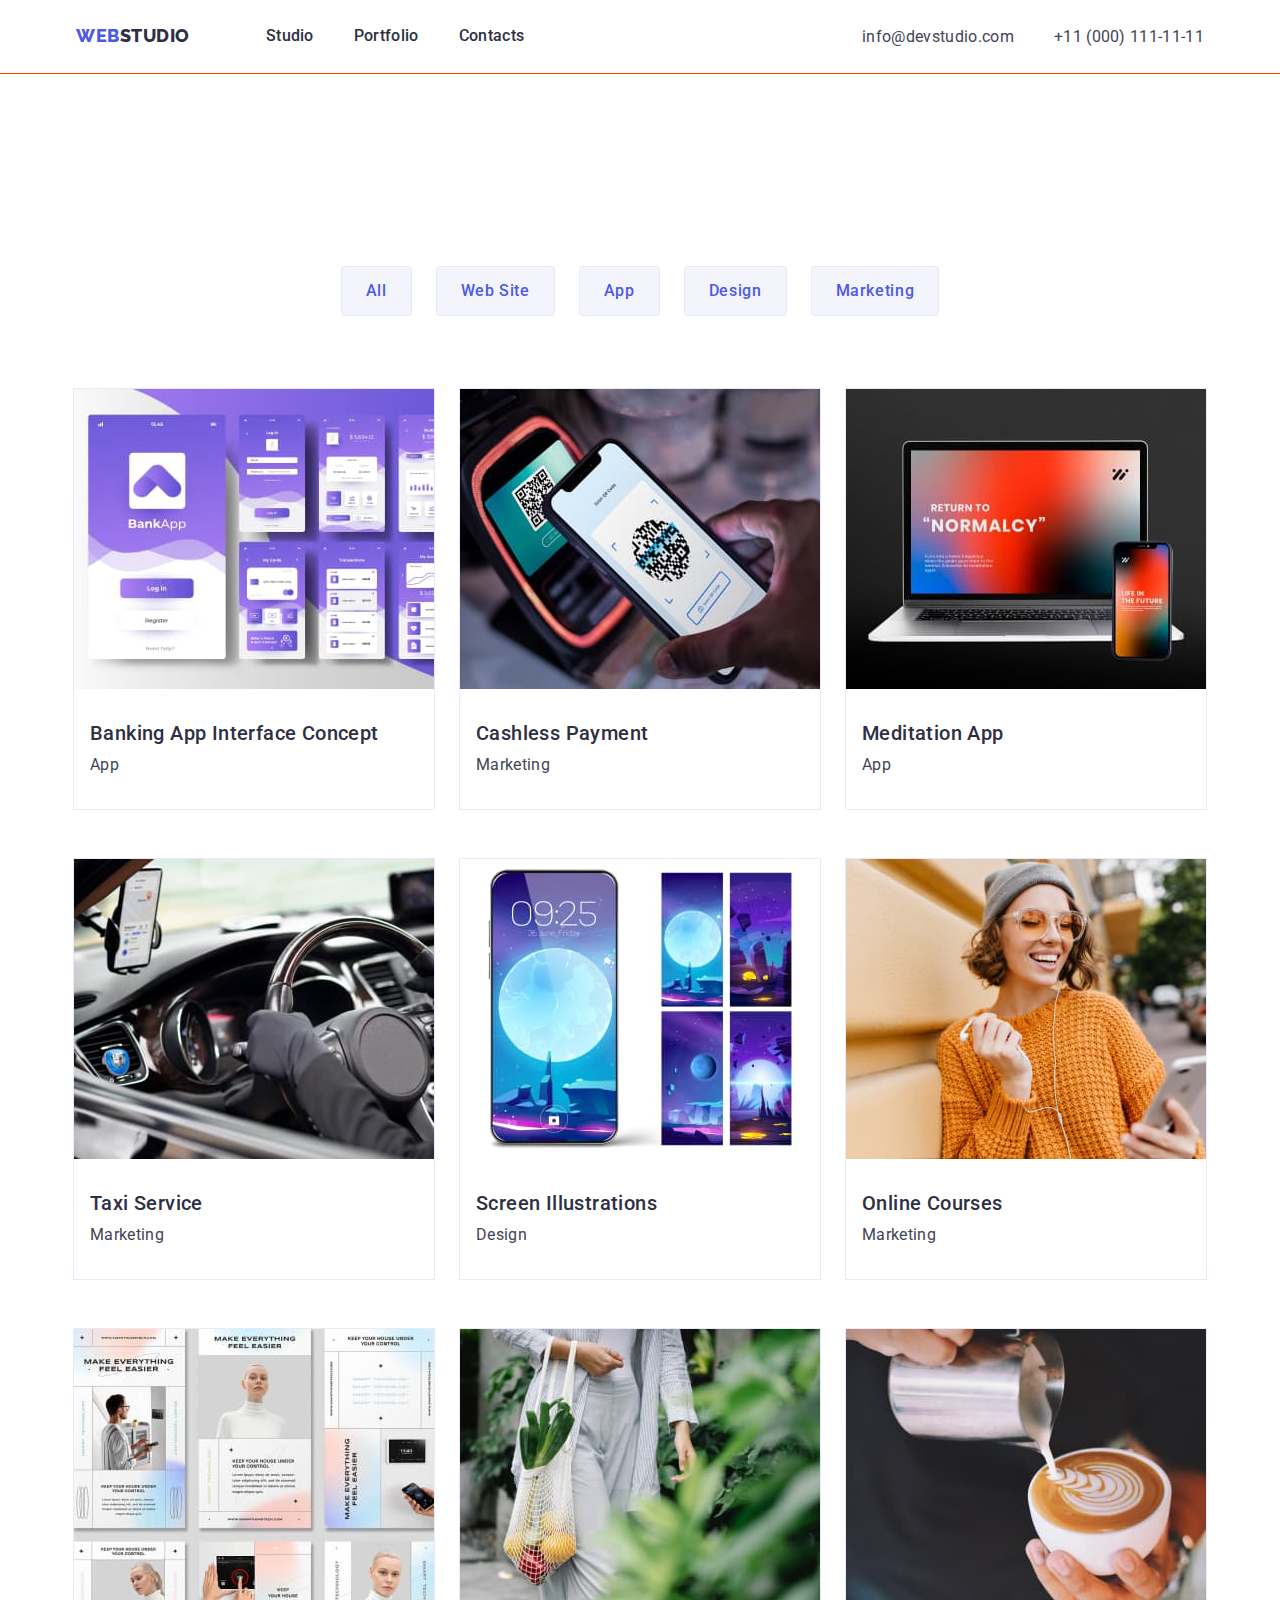
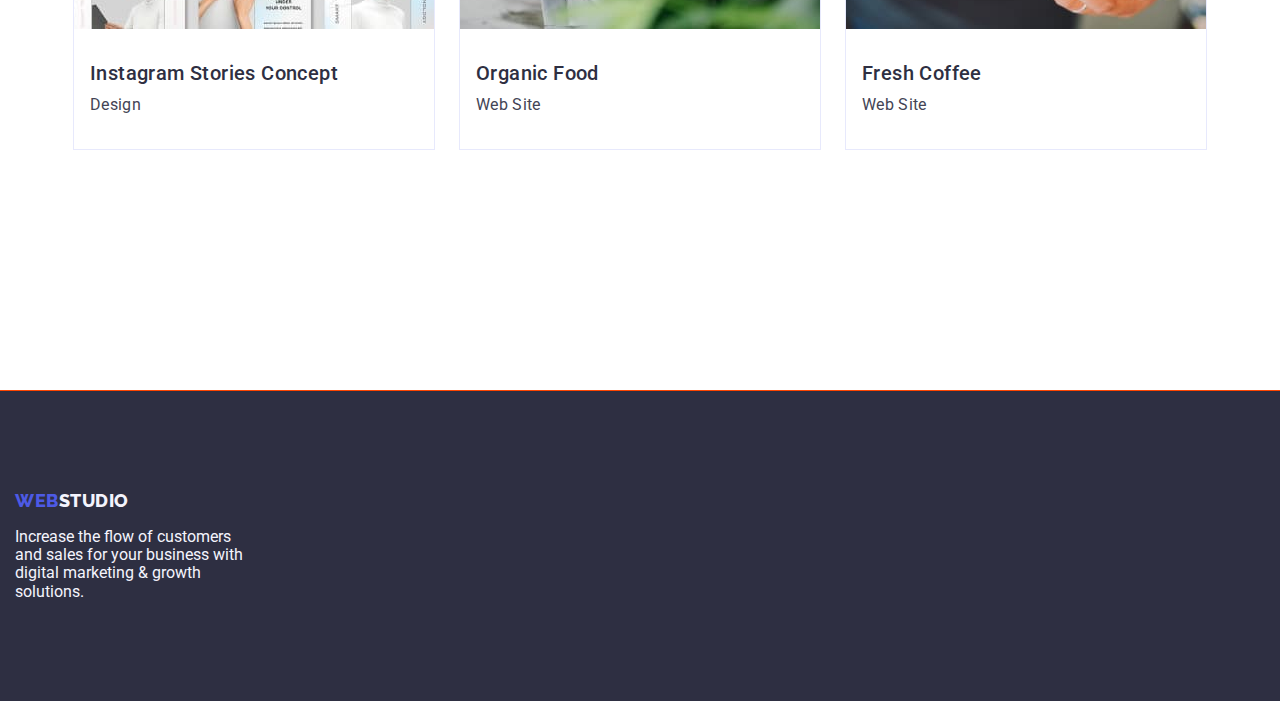
==== commit 9e193bf3: "fix-name-portfolio" ====
--- a/portfolio.html
+++ b/portfolio.html
@@ -58,7 +58,7 @@
 
     <main>
       <!-- PORTFOLIO -->
-      <section>
+      <section class="portfolio">
         <h1 hidden>Portfolio</h1>
 
         <!-- PORTFOLIO BUTTONS -->
--- a/css/styles.css
+++ b/css/styles.css
@@ -83,9 +83,6 @@
 }
 /*  LOGO  */
 
-.nav > .link {
-  margin-right: 72px;
-}
 .web-logo {
   color: var(--accent-color);
   font-family: 'Raleway', sans-serif;
@@ -94,6 +91,7 @@
   line-height: 1.17;
   letter-spacing: 0.03em;
   text-transform: uppercase;
+  margin-right: 76px;
 }
 .studio-logo {
   color: var(--dark-accent);
@@ -310,8 +308,14 @@
 
 /* ==========PORTFOLIO========== */
 
+.portfolio {
+  padding-top: 96px;
+  padding-bottom: 120px;
+}
+
 .button-portfolio {
   display: inline-block;
+
   color: var(--accent-color);
   background-color: var(--light-accent);
   font-family: 'Roboto', sans-serif;
@@ -319,15 +323,16 @@
   font-size: 16px;
   line-height: 1.5;
   letter-spacing: 0.04em;
+
   border: 1px solid var(--button-border);
   border-radius: 4px;
   padding: 12px 24px;
+  cursor: pointer;
 }
 .button-portfolio:hover,
 .button-portfolio:focus {
   color: var(--primary-bg-color);
   background-color: var(--hover-focus-color);
-  cursor: pointer;
 }
 
 .button-list {
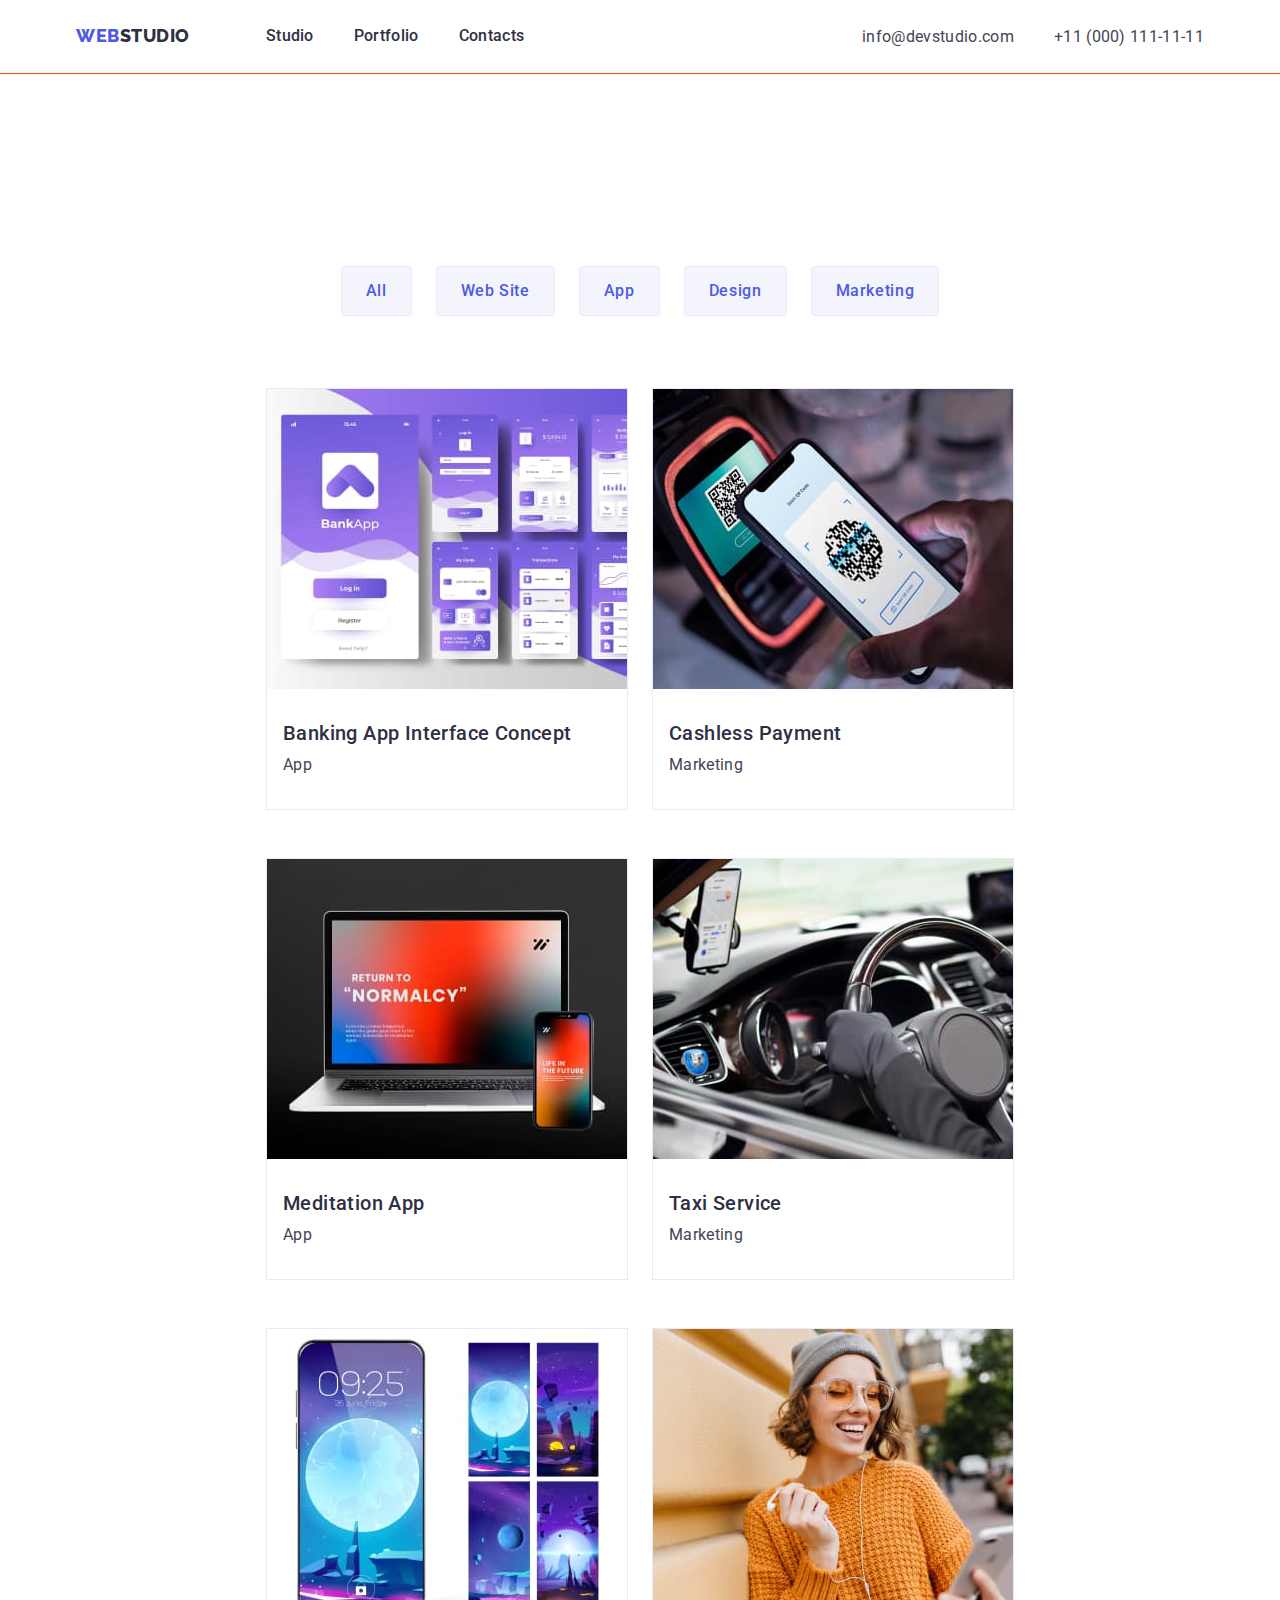
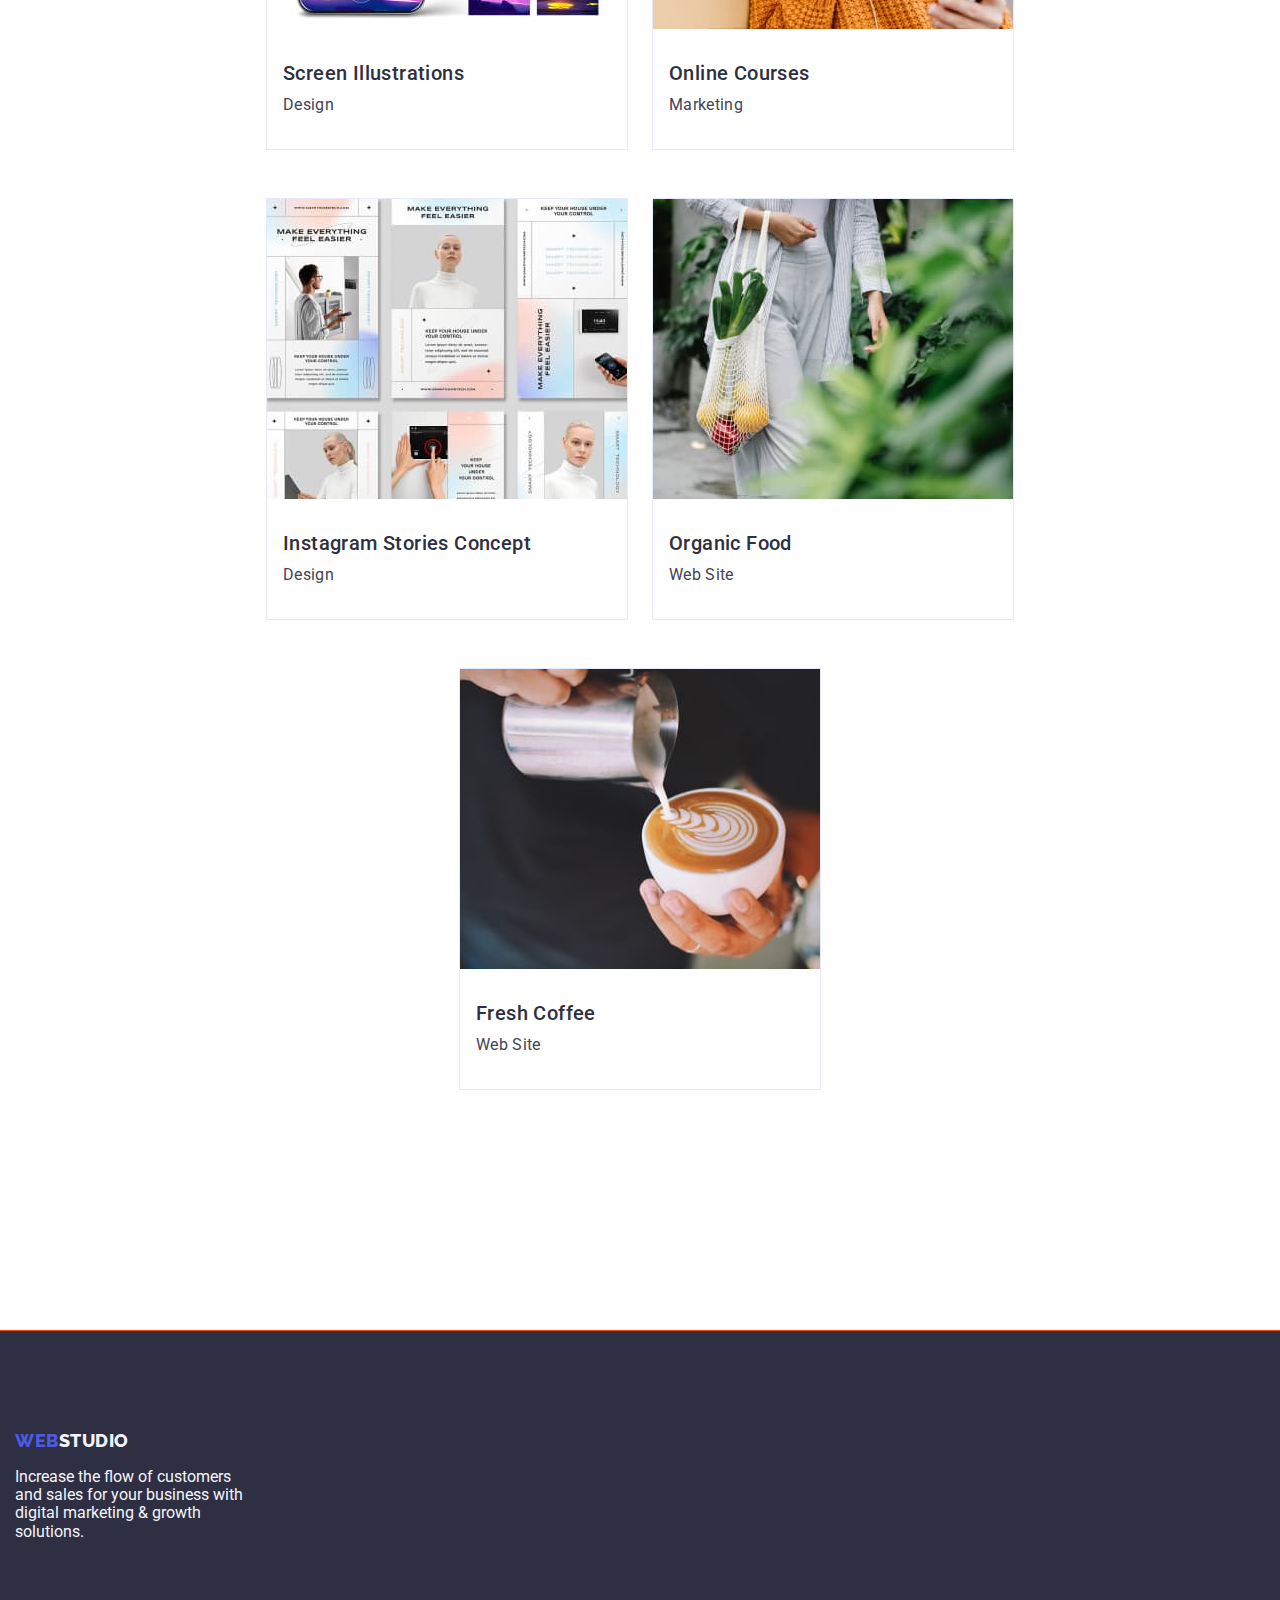
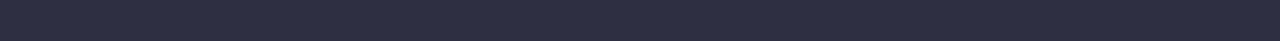
==== commit 9d7d10e7: "fix-div-in-section" ====
--- a/portfolio.html
+++ b/portfolio.html
@@ -59,10 +59,11 @@
     <main>
       <!-- PORTFOLIO -->
       <section class="portfolio">
-        <h1 hidden>Portfolio</h1>
-
-        <!-- PORTFOLIO BUTTONS -->
         <div class="container">
+          <h1 hidden>Portfolio</h1>
+
+          <!-- PORTFOLIO BUTTONS -->
+
           <ul class="list button-list">
             <li class="button-item">
               <button type="button" class="button-portfolio">All</button>
@@ -80,10 +81,9 @@
               <button type="button" class="button-portfolio">Marketing</button>
             </li>
           </ul>
-        </div>
-
-        <!-- PORTFOLIO CARDS -->
-        <div class="conteiner">
+
+          <!-- PORTFOLIO CARDS -->
+
           <ul class="list portfolio-list">
             <li class="portfolio-item">
               <a href="" class="link">
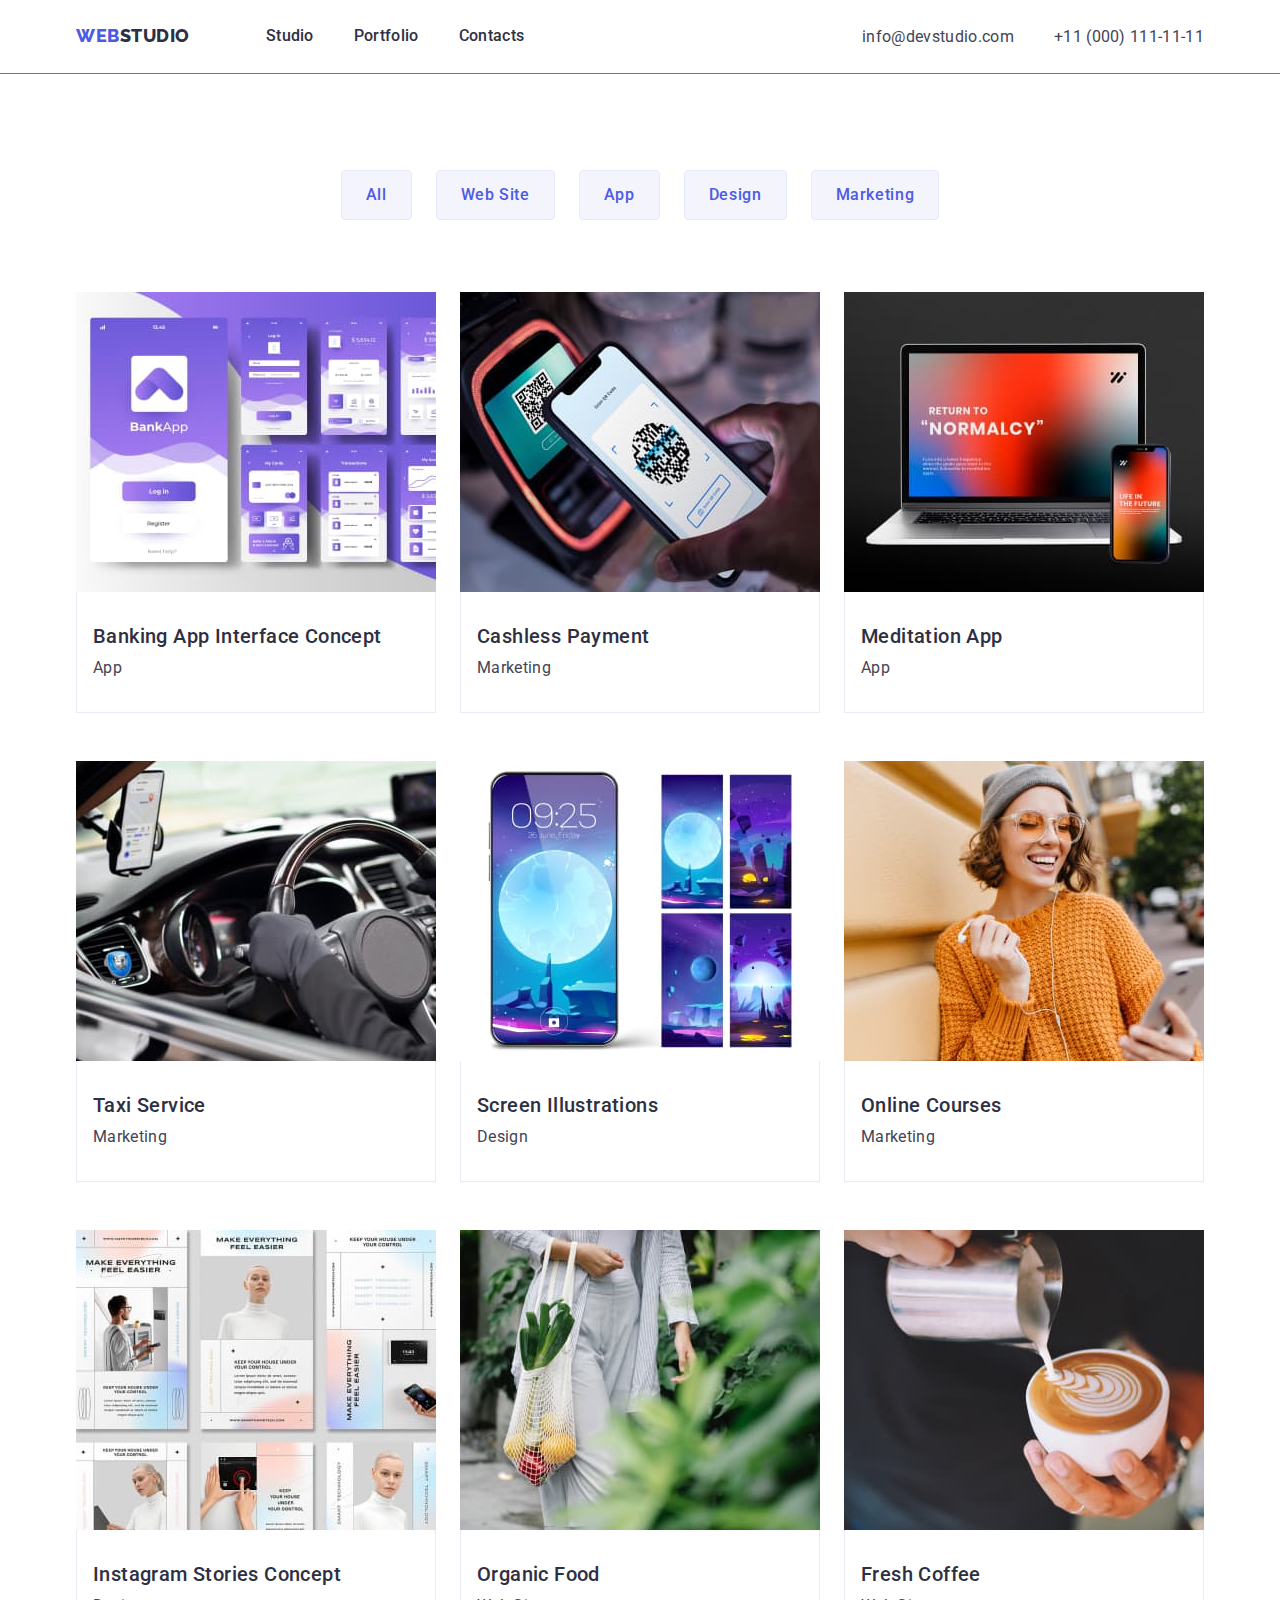
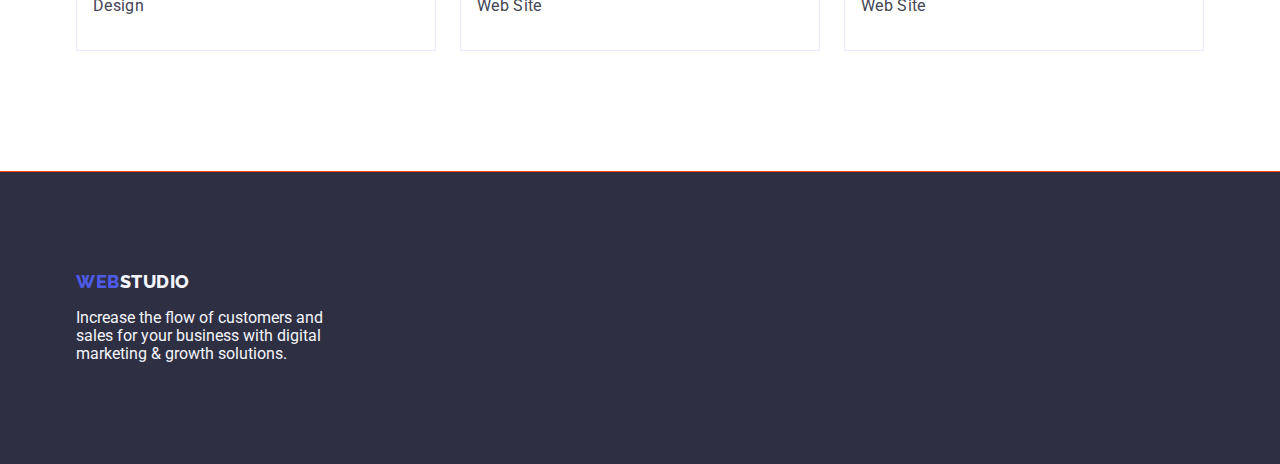
==== commit 5c4efe8a: "fix-hw-3" ====
--- a/portfolio.html
+++ b/portfolio.html
@@ -219,14 +219,16 @@
     <!-- Футер -->
 
     <footer class="footer-element">
-      <div class="container footer-block">
-        <a href="./index.html" class="web-logo link"
-          >Web<span class="studio-logo footer-logo">Studio</span></a
-        >
-        <p class="text-footer">
-          Increase the flow of customers and sales for your business with
-          digital marketing & growth solutions.
-        </p>
+      <div class="container">
+        <div class="footer-block">
+          <a href="./index.html" class="web-logo link"
+            >Web<span class="studio-logo footer-logo">Studio</span>
+          </a>
+          <p class="text-footer">
+            Increase the flow of customers and sales for your business with
+            digital marketing & growth solutions.
+          </p>
+        </div>
       </div>
     </footer>
   </body>
--- a/css/styles.css
+++ b/css/styles.css
@@ -182,6 +182,8 @@
   font-size: 56px;
   line-height: 1.07;
   letter-spacing: 0.02em;
+  margin-left: auto;
+  margin-right: auto;
 }
 
 /* BUTTON HERO */
@@ -200,6 +202,8 @@
   padding: 16px 32px;
   min-width: 169px;
   cursor: pointer;
+  margin-left: auto;
+  margin-right: auto;
 }
 .button-hero:hover,
 .button-hero:focus {
@@ -299,7 +303,6 @@
 }
 .footer-block {
   max-width: 264px;
-  margin-left: 0;
 }
 .footer-block > .link {
   display: inline-block;
@@ -333,14 +336,14 @@
 .button-portfolio:focus {
   color: var(--primary-bg-color);
   background-color: var(--hover-focus-color);
+  border: 1px solid transparent;
 }
 
 .button-list {
   display: flex;
   gap: 24px;
-  padding-top: 96px;
-  padding-bottom: 72px;
   justify-content: center;
+  margin-bottom: 72px;
 }
 
 .portfolio-list {
@@ -348,14 +351,14 @@
   flex-wrap: wrap;
   row-gap: 48px;
   column-gap: 24px;
-  padding-bottom: 120px;
   justify-content: center;
 }
-.portfolio-item {
+.portfolio-item > .link {
+  width: calc((100% - 48px) / 3);
+}
+.portfolio-descruption {
   border: 1px solid var(--button-border);
-  flex-basis: calc((100%-48) / 3);
-}
-.portfolio-descruption {
+  border-top: none;
   padding-top: 32px;
   padding-right: 16px;
   padding-bottom: 32px;
